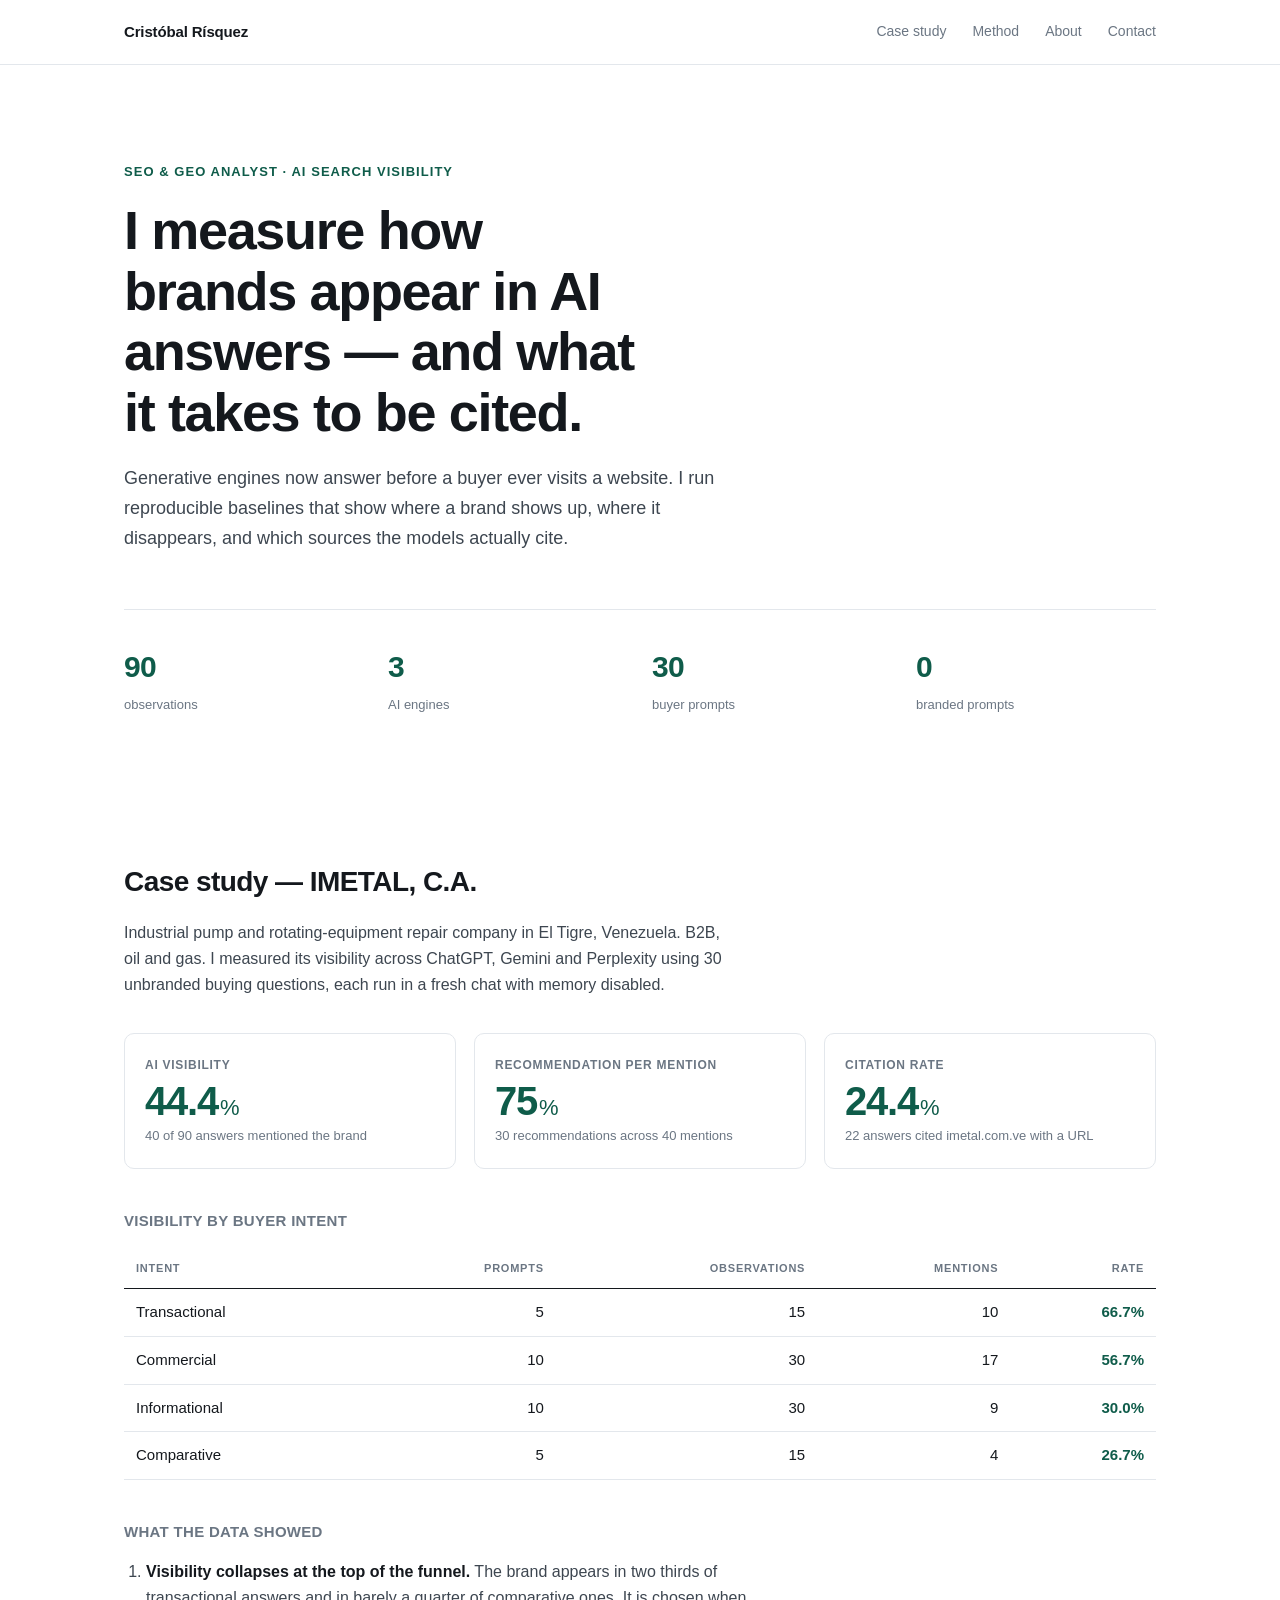
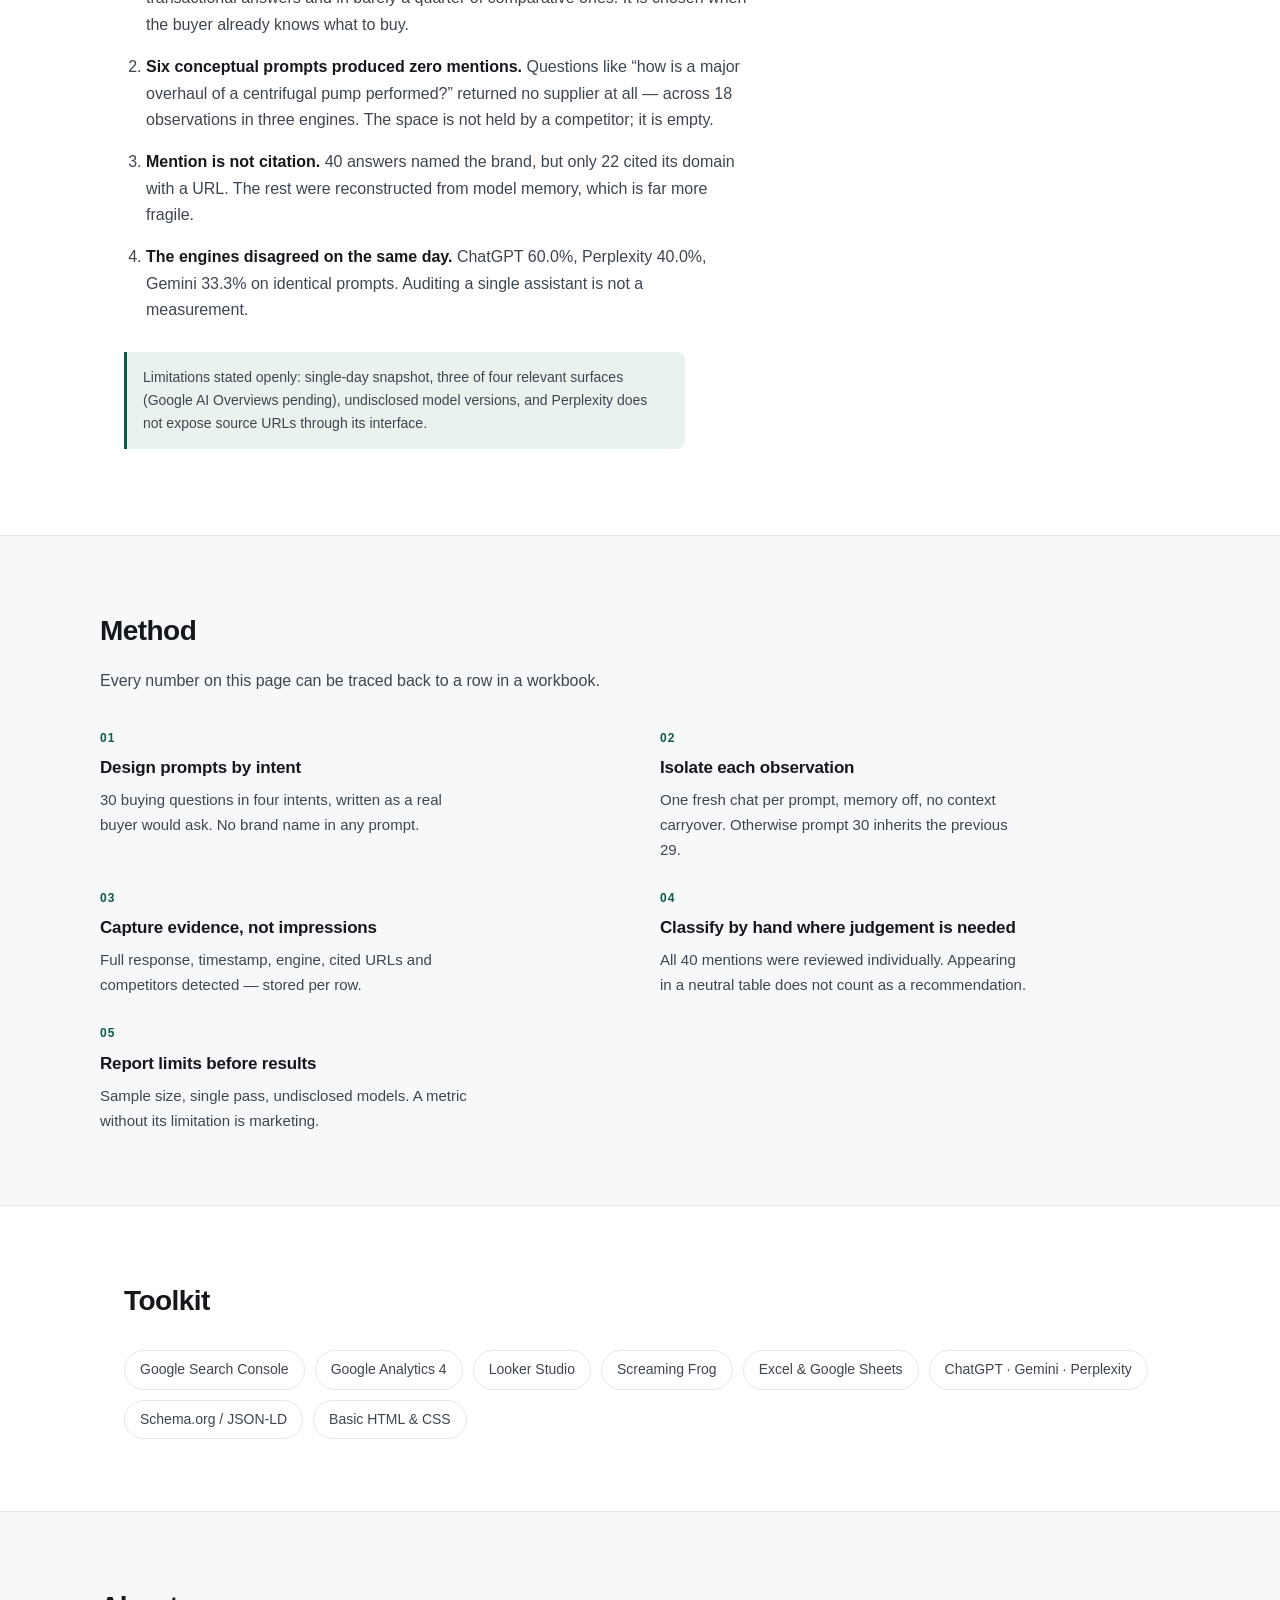
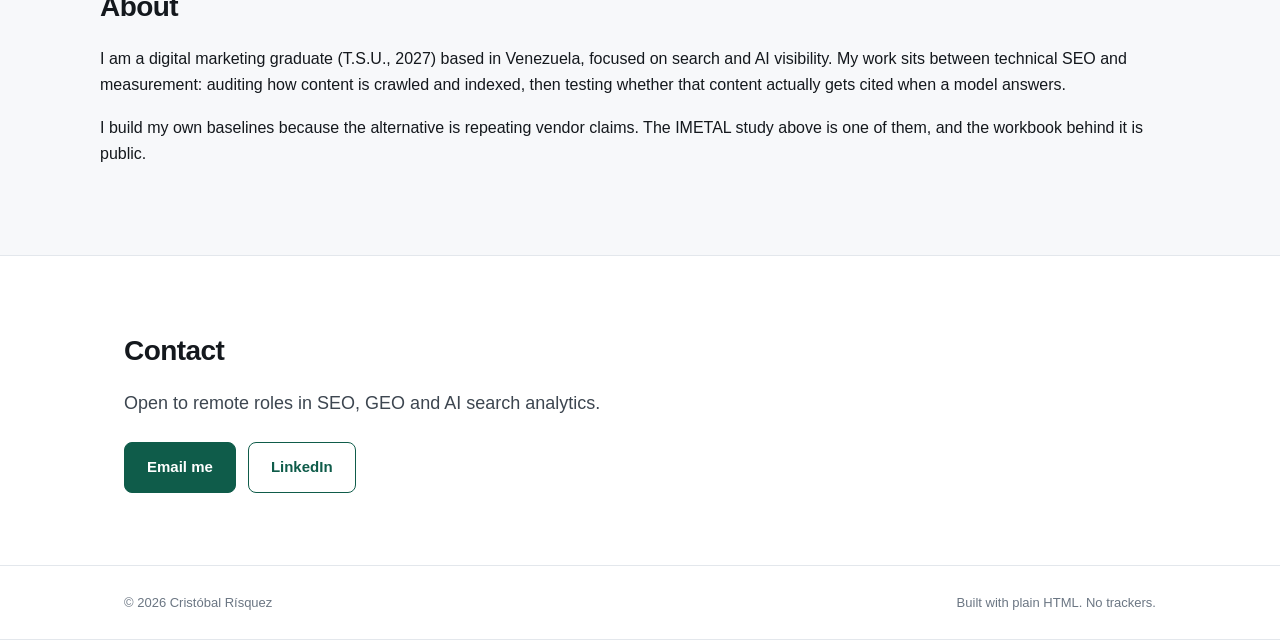
==== index.html @ ada8c397 "Portfolio: SEO and GEO analyst" ====
<!DOCTYPE html>
<html lang="en">
<head>
<meta charset="utf-8">
<meta name="viewport" content="width=device-width, initial-scale=1">
<title>Cristóbal Rísquez — SEO &amp; GEO Analyst</title>
<meta name="description" content="SEO and Generative Engine Optimization analyst. I measure how brands appear and get cited in ChatGPT, Gemini and Perplexity, with reproducible method and open data.">
<link rel="canonical" href="https://risquezzz.github.io/">
<meta property="og:type" content="website">
<meta property="og:title" content="Cristóbal Rísquez — SEO & GEO Analyst">
<meta property="og:description" content="I measure how brands appear and get cited in AI answers. Case study: 90 observations across ChatGPT, Gemini and Perplexity.">
<meta property="og:url" content="https://risquezzz.github.io/">
<meta name="twitter:card" content="summary_large_image">
<link rel="stylesheet" href="styles.css">
<script type="application/ld+json">
{
  "@context": "https://schema.org",
  "@graph": [
    {
      "@type": "Person",
      "@id": "https://risquezzz.github.io/#person",
      "name": "Cristóbal Rísquez",
      "jobTitle": "SEO & GEO Analyst",
      "description": "Analyst specialised in search engine optimization and generative engine optimization. Measures brand visibility and citations across AI answer engines.",
      "knowsAbout": ["Search Engine Optimization", "Generative Engine Optimization", "Answer Engine Optimization", "AI Search", "Technical SEO", "Search Analytics"],
      "address": { "@type": "PostalAddress", "addressCountry": "VE" },
      "url": "https://risquezzz.github.io/",
      "sameAs": ["https://www.linkedin.com/in/crist%C3%B3bal-r%C3%ADsquez-a76523441"]
    },
    {
      "@type": "Article",
      "headline": "GEO Visibility Baseline — IMETAL, C.A.",
      "about": "Measurement of brand visibility, recommendation and citations across ChatGPT, Gemini and Perplexity.",
      "author": { "@id": "https://risquezzz.github.io/#person" },
      "datePublished": "2026-11-10",
      "inLanguage": "en"
    }
  ]
}
</script>
</head>
<body>

<header class="site">
  <div class="wrap header-inner">
    <a class="brand" href="#top">Cristóbal Rísquez</a>
    <nav>
      <a href="#case">Case study</a>
      <a href="#method">Method</a>
      <a href="#about">About</a>
      <a href="#contact">Contact</a>
    </nav>
  </div>
</header>

<main id="top">

  <section class="hero wrap">
    <p class="eyebrow">SEO &amp; GEO Analyst · AI Search Visibility</p>
    <h1>I measure how brands appear in AI answers — and what it takes to be cited.</h1>
    <p class="lede">
      Generative engines now answer before a buyer ever visits a website. I run reproducible
      baselines that show where a brand shows up, where it disappears, and which sources the
      models actually cite.
    </p>
    <div class="stats">
      <div><strong>90</strong><span>observations</span></div>
      <div><strong>3</strong><span>AI engines</span></div>
      <div><strong>30</strong><span>buyer prompts</span></div>
      <div><strong>0</strong><span>branded prompts</span></div>
    </div>
  </section>

  <section id="case" class="wrap section">
    <h2>Case study — IMETAL, C.A.</h2>
    <p class="section-lede">
      Industrial pump and rotating-equipment repair company in El Tigre, Venezuela. B2B, oil and gas.
      I measured its visibility across ChatGPT, Gemini and Perplexity using 30 unbranded buying
      questions, each run in a fresh chat with memory disabled.
    </p>

    <div class="grid-3">
      <div class="stat-card">
        <span class="stat-label">AI Visibility</span>
        <span class="stat-value">44.4<span>%</span></span>
        <span class="stat-note">40 of 90 answers mentioned the brand</span>
      </div>
      <div class="stat-card">
        <span class="stat-label">Recommendation per mention</span>
        <span class="stat-value">75<span>%</span></span>
        <span class="stat-note">30 recommendations across 40 mentions</span>
      </div>
      <div class="stat-card">
        <span class="stat-label">Citation Rate</span>
        <span class="stat-value">24.4<span>%</span></span>
        <span class="stat-note">22 answers cited imetal.com.ve with a URL</span>
      </div>
    </div>

    <h3>Visibility by buyer intent</h3>
    <table>
      <thead>
        <tr><th>Intent</th><th class="num">Prompts</th><th class="num">Observations</th><th class="num">Mentions</th><th class="num">Rate</th></tr>
      </thead>
      <tbody>
        <tr><td>Transactional</td><td class="num">5</td><td class="num">15</td><td class="num">10</td><td class="num strong">66.7%</td></tr>
        <tr><td>Commercial</td><td class="num">10</td><td class="num">30</td><td class="num">17</td><td class="num strong">56.7%</td></tr>
        <tr><td>Informational</td><td class="num">10</td><td class="num">30</td><td class="num">9</td><td class="num strong">30.0%</td></tr>
        <tr><td>Comparative</td><td class="num">5</td><td class="num">15</td><td class="num">4</td><td class="num strong">26.7%</td></tr>
      </tbody>
    </table>

    <h3>What the data showed</h3>
    <ol class="findings">
      <li>
        <strong>Visibility collapses at the top of the funnel.</strong>
        The brand appears in two thirds of transactional answers and in barely a quarter of
        comparative ones. It is chosen when the buyer already knows what to buy.
      </li>
      <li>
        <strong>Six conceptual prompts produced zero mentions.</strong>
        Questions like “how is a major overhaul of a centrifugal pump performed?” returned
        no supplier at all — across 18 observations in three engines. The space is not held
        by a competitor; it is empty.
      </li>
      <li>
        <strong>Mention is not citation.</strong>
        40 answers named the brand, but only 22 cited its domain with a URL. The rest were
        reconstructed from model memory, which is far more fragile.
      </li>
      <li>
        <strong>The engines disagreed on the same day.</strong>
        ChatGPT 60.0%, Perplexity 40.0%, Gemini 33.3% on identical prompts. Auditing a single
        assistant is not a measurement.
      </li>
    </ol>

    <p class="note">
      Limitations stated openly: single-day snapshot, three of four relevant surfaces
      (Google AI Overviews pending), undisclosed model versions, and Perplexity does not
      expose source URLs through its interface.
    </p>
  </section>

  <section id="method" class="wrap section alt">
    <h2>Method</h2>
    <p class="section-lede">Every number on this page can be traced back to a row in a workbook.</p>
    <div class="steps">
      <div class="step">
        <span class="step-n">01</span>
        <h3>Design prompts by intent</h3>
        <p>30 buying questions in four intents, written as a real buyer would ask. No brand name in any prompt.</p>
      </div>
      <div class="step">
        <span class="step-n">02</span>
        <h3>Isolate each observation</h3>
        <p>One fresh chat per prompt, memory off, no context carryover. Otherwise prompt 30 inherits the previous 29.</p>
      </div>
      <div class="step">
        <span class="step-n">03</span>
        <h3>Capture evidence, not impressions</h3>
        <p>Full response, timestamp, engine, cited URLs and competitors detected — stored per row.</p>
      </div>
      <div class="step">
        <span class="step-n">04</span>
        <h3>Classify by hand where judgement is needed</h3>
        <p>All 40 mentions were reviewed individually. Appearing in a neutral table does not count as a recommendation.</p>
      </div>
      <div class="step">
        <span class="step-n">05</span>
        <h3>Report limits before results</h3>
        <p>Sample size, single pass, undisclosed models. A metric without its limitation is marketing.</p>
      </div>
    </div>
  </section>

  <section class="wrap section">
    <h2>Toolkit</h2>
    <ul class="tools">
      <li>Google Search Console</li>
      <li>Google Analytics 4</li>
      <li>Looker Studio</li>
      <li>Screaming Frog</li>
      <li>Excel &amp; Google Sheets</li>
      <li>ChatGPT · Gemini · Perplexity</li>
      <li>Schema.org / JSON-LD</li>
      <li>Basic HTML &amp; CSS</li>
    </ul>
  </section>

  <section id="about" class="wrap section alt">
    <h2>About</h2>
    <p>
      I am a digital marketing graduate (T.S.U., 2027) based in Venezuela, focused on search
      and AI visibility. My work sits between technical SEO and measurement: auditing how
      content is crawled and indexed, then testing whether that content actually gets cited
      when a model answers.
    </p>
    <p>
      I build my own baselines because the alternative is repeating vendor claims. The IMETAL
      study above is one of them, and the workbook behind it is public.
    </p>
  </section>

  <section id="contact" class="wrap section">
    <h2>Contact</h2>
    <p class="contact-line">
      Open to remote roles in SEO, GEO and AI search analytics.
    </p>
    <p class="contact-actions">
      <a class="btn" href="mailto:cristobalrisquez.1@gmail.com">Email me</a>
      <a class="btn ghost" href="https://www.linkedin.com/in/crist%C3%B3bal-r%C3%ADsquez-a76523441" rel="noopener">LinkedIn</a>
    </p>
  </section>

</main>

<footer class="site">
  <div class="wrap">
    <span>© 2026 Cristóbal Rísquez</span>
    <span>Built with plain HTML. No trackers.</span>
  </div>
</footer>

</body>
</html>
---- styles.css ----
:root{
  --ink:#14181d;
  --ink-2:#3d4650;
  --muted:#6b7683;
  --line:#e3e7ec;
  --bg:#ffffff;
  --bg-alt:#f7f8fa;
  --accent:#0f5c4a;
  --accent-soft:#e8f2ee;
  --max:1080px;
}

*{box-sizing:border-box}

html{scroll-behavior:smooth}

body{
  margin:0;
  background:var(--bg);
  color:var(--ink);
  font:16px/1.65 -apple-system,BlinkMacSystemFont,"Segoe UI",Roboto,Helvetica,Arial,sans-serif;
  -webkit-font-smoothing:antialiased;
}

.wrap{max-width:var(--max);margin:0 auto;padding:0 24px}

/* Header */
.site{background:var(--bg);border-bottom:1px solid var(--line)}
.site .header-inner{
  display:flex;align-items:center;justify-content:space-between;
  height:64px;
}
.brand{
  font-weight:650;letter-spacing:-.01em;color:var(--ink);text-decoration:none;font-size:15px;
}
.site nav{display:flex;gap:26px}
.site nav a{
  color:var(--muted);text-decoration:none;font-size:14px;
}
.site nav a:hover{color:var(--ink)}

/* Hero */
.hero{padding:96px 24px 72px}
.eyebrow{
  margin:0 0 18px;color:var(--accent);font-size:13px;font-weight:600;
  letter-spacing:.08em;text-transform:uppercase;
}
.hero h1{
  margin:0 0 22px;font-size:clamp(32px,5vw,54px);line-height:1.12;
  letter-spacing:-.025em;font-weight:680;max-width:18ch;
}
.lede{
  margin:0;max-width:62ch;color:var(--ink-2);font-size:18px;
}
.stats{
  display:grid;grid-template-columns:repeat(4,1fr);gap:24px;
  margin-top:56px;padding-top:32px;border-top:1px solid var(--line);
}
.stats div{display:flex;flex-direction:column;gap:2px}
.stats strong{font-size:30px;font-weight:650;letter-spacing:-.02em;color:var(--accent)}
.stats span{font-size:13px;color:var(--muted)}

/* Sections */
.section{padding:72px 24px}
.section.alt{
  background:var(--bg-alt);
  border-top:1px solid var(--line);
  border-bottom:1px solid var(--line);
  max-width:none;
}
.section.alt > *{max-width:var(--max);margin-left:auto;margin-right:auto}

h2{
  margin:0 0 14px;font-size:28px;letter-spacing:-.02em;font-weight:650;
}
h3{
  margin:40px 0 14px;font-size:15px;letter-spacing:.02em;
  text-transform:uppercase;color:var(--muted);font-weight:600;
}
.section-lede{margin:0 0 8px;max-width:68ch;color:var(--ink-2)}

/* Stat cards */
.grid-3{
  display:grid;grid-template-columns:repeat(3,1fr);gap:18px;margin:34px 0 8px;
}
.stat-card{
  border:1px solid var(--line);border-radius:10px;padding:22px 20px;
  display:flex;flex-direction:column;gap:6px;background:var(--bg);
}
.stat-label{font-size:12px;letter-spacing:.06em;text-transform:uppercase;color:var(--muted);font-weight:600}
.stat-value{font-size:40px;font-weight:680;letter-spacing:-.03em;color:var(--accent);line-height:1}
.stat-value span{font-size:22px;font-weight:500;margin-left:2px}
.stat-note{font-size:13px;color:var(--muted);line-height:1.45}

/* Table */
table{
  width:100%;border-collapse:collapse;margin:10px 0 6px;font-size:15px;
}
th,td{padding:11px 12px;border-bottom:1px solid var(--line);text-align:left}
th{
  font-size:11px;letter-spacing:.07em;text-transform:uppercase;
  color:var(--muted);font-weight:600;border-bottom:1px solid var(--ink);
}
td.num,th.num{text-align:right;font-variant-numeric:tabular-nums}
.strong{font-weight:650;color:var(--accent)}
tbody tr:hover{background:var(--bg-alt)}

/* Findings */
.findings{margin:8px 0 0;padding-left:22px;max-width:70ch}
.findings li{margin-bottom:16px;color:var(--ink-2)}
.findings strong{color:var(--ink)}

.note{
  margin-top:28px;padding:14px 16px;background:var(--accent-soft);
  border-left:3px solid var(--accent);border-radius:0 8px 8px 0;
  font-size:14px;color:var(--ink-2);max-width:72ch;
}

/* Steps */
.steps{display:grid;grid-template-columns:repeat(2,1fr);gap:26px 40px;margin-top:34px}
.step-n{
  display:block;font-size:12px;font-weight:700;letter-spacing:.1em;
  color:var(--accent);margin-bottom:6px;
}
.step h3{
  margin:0 0 6px;font-size:17px;text-transform:none;letter-spacing:-.01em;
  color:var(--ink);font-weight:640;
}
.step p{margin:0;color:var(--ink-2);font-size:15px;max-width:44ch}

/* Tools */
.tools{
  display:flex;flex-wrap:wrap;gap:10px;list-style:none;padding:0;margin:26px 0 0;
}
.tools li{
  border:1px solid var(--line);border-radius:99px;padding:7px 15px;
  font-size:14px;color:var(--ink-2);background:var(--bg);
}

/* Contact */
.contact-line{font-size:18px;margin:0 0 24px;color:var(--ink-2)}
.contact-actions{display:flex;gap:12px;flex-wrap:wrap;margin:0}
.btn{
  display:inline-block;padding:12px 22px;border-radius:8px;
  background:var(--accent);color:#fff;text-decoration:none;font-size:15px;font-weight:550;
  border:1px solid var(--accent);
}
.btn:hover{background:#0b4a3c;border-color:#0b4a3c}
.btn.ghost{background:transparent;color:var(--accent)}
.btn.ghost:hover{background:var(--accent-soft)}

/* Footer */
footer.site{border-top:1px solid var(--line);padding:26px 0;margin-top:0}
footer.site .wrap{
  display:flex;justify-content:space-between;gap:16px;
  font-size:13px;color:var(--muted);flex-wrap:wrap;
}

/* Responsive */
@media (max-width:820px){
  .site nav{display:none}
  .hero{padding:64px 24px 48px}
  .stats{grid-template-columns:repeat(2,1fr);gap:20px}
  .grid-3{grid-template-columns:1fr}
  .steps{grid-template-columns:1fr}
  .section{padding:56px 24px}
}

@media print{
  .site, footer.site, .btn{display:none}
  body{font-size:11pt}
  .section{padding:20px 0}
}
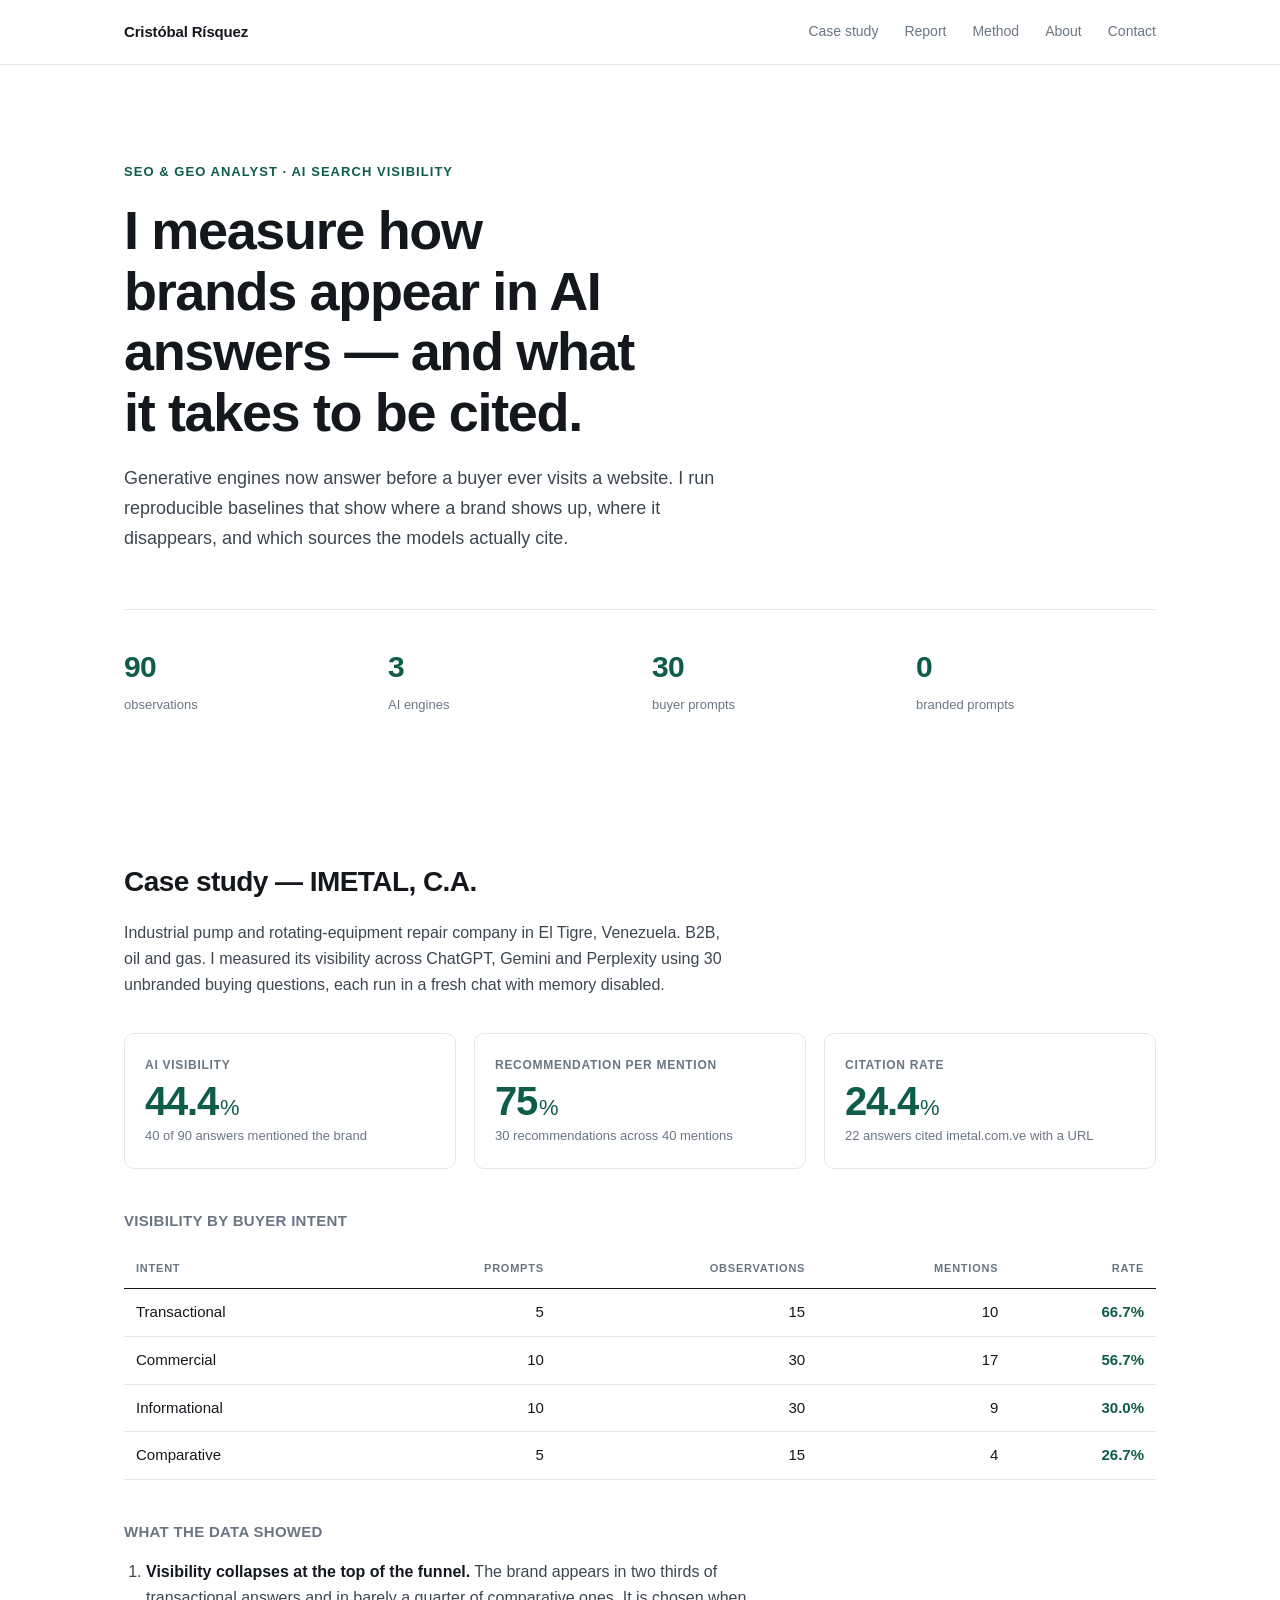
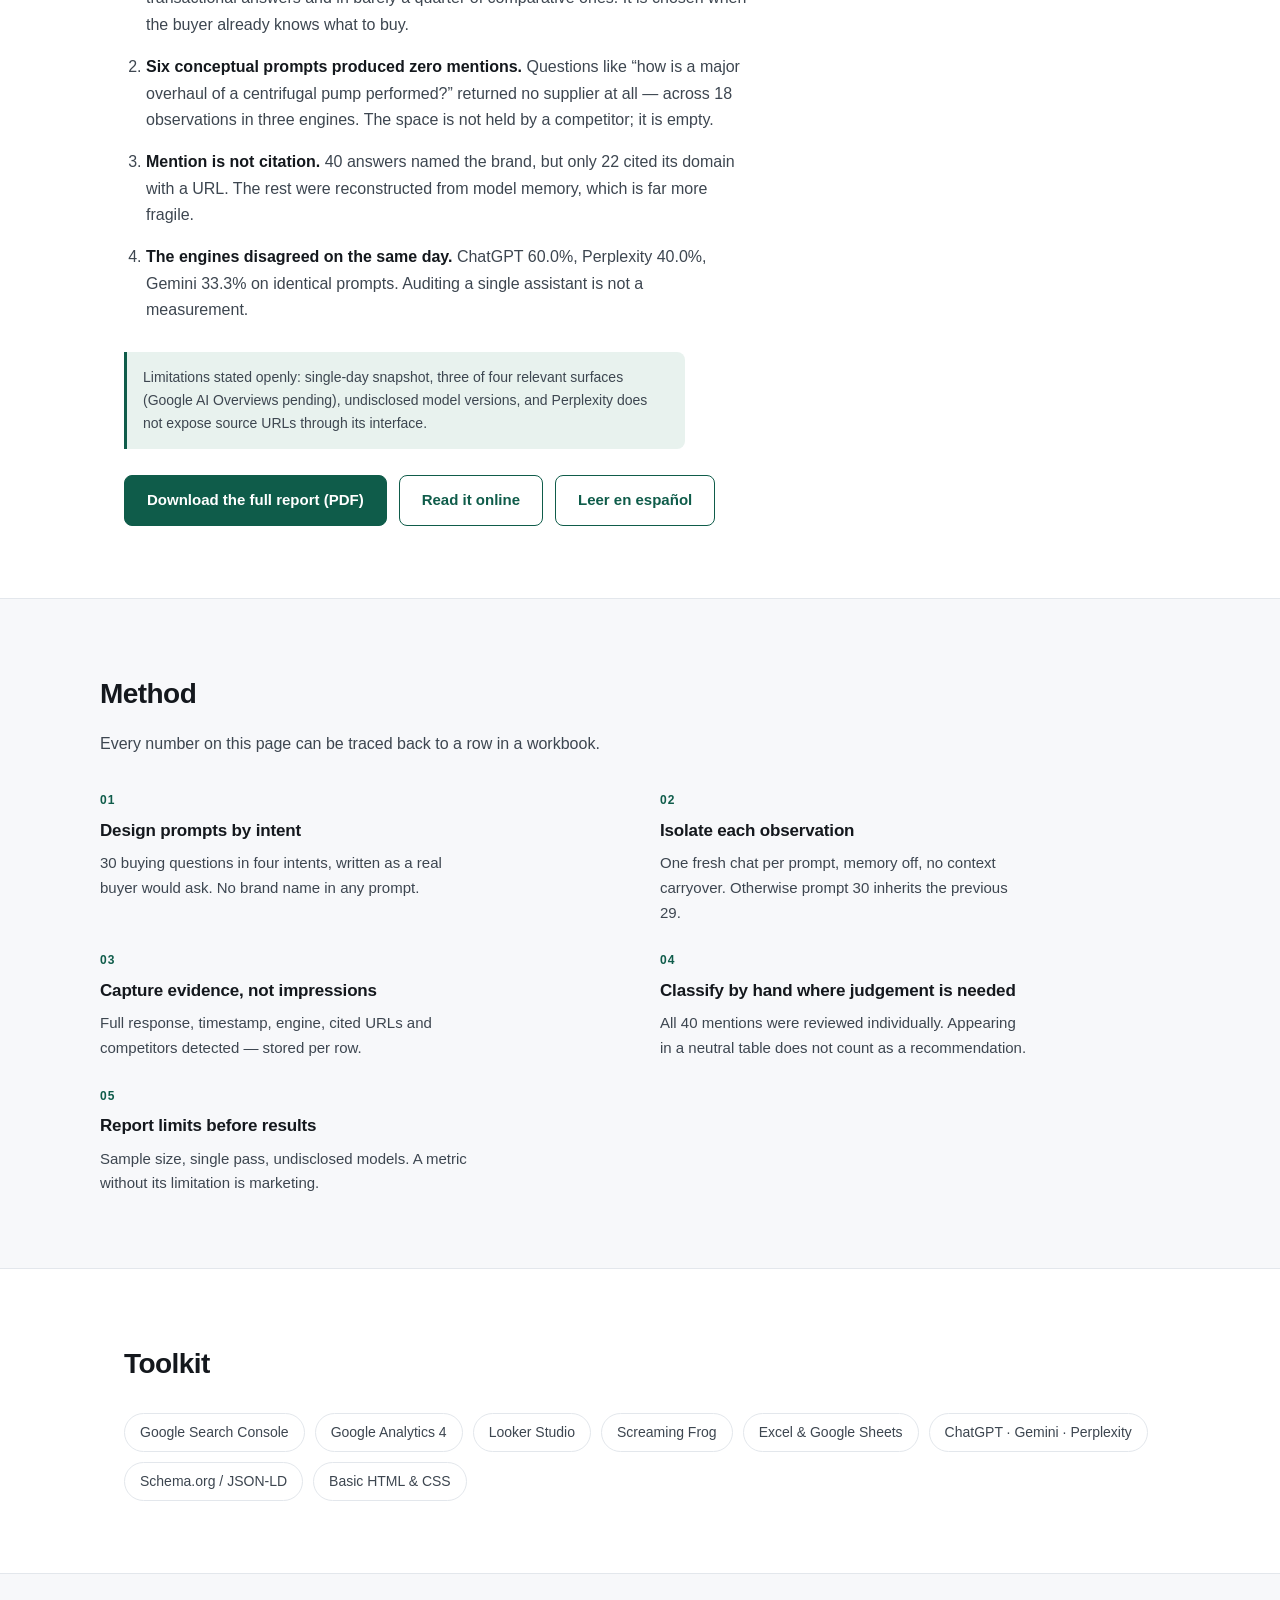
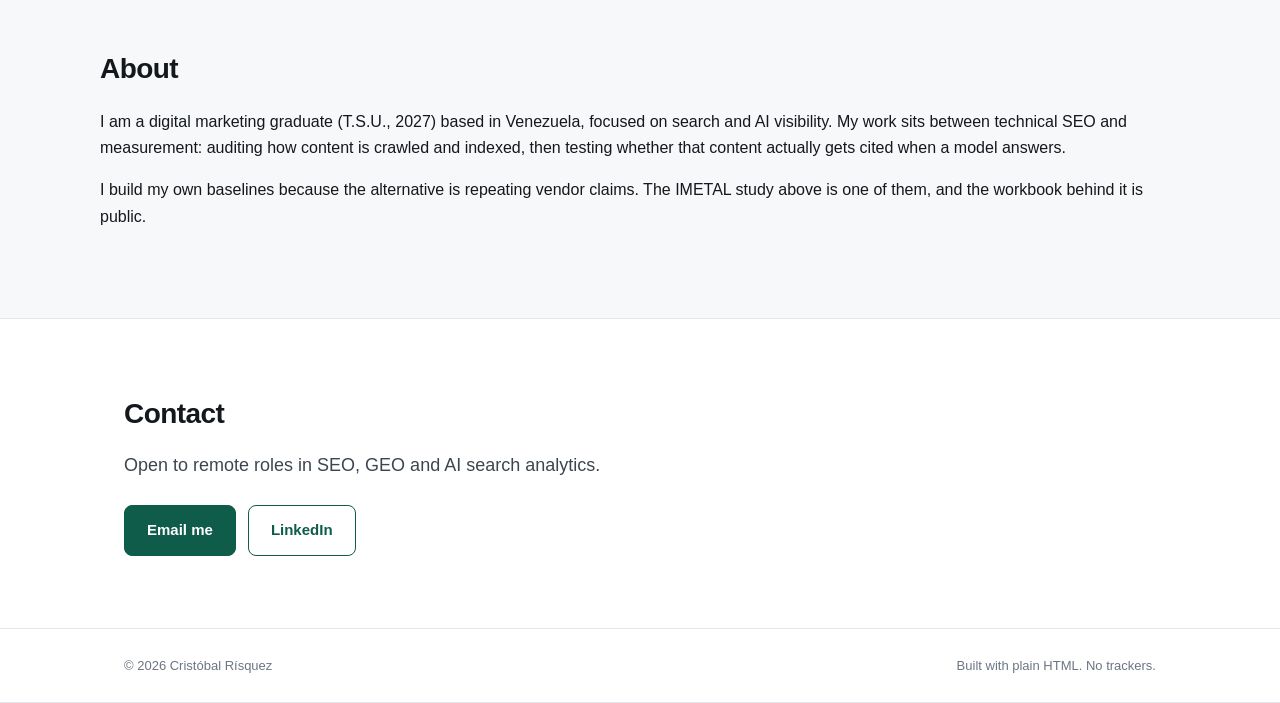
==== commit c323ea0c: "Add bilingual report pages and PDF downloads" ====
--- a/index.html
+++ b/index.html
@@ -46,6 +46,7 @@
     <a class="brand" href="#top">Cristóbal Rísquez</a>
     <nav>
       <a href="#case">Case study</a>
+      <a href="report/en.html">Report</a>
       <a href="#method">Method</a>
       <a href="#about">About</a>
       <a href="#contact">Contact</a>
@@ -140,6 +141,12 @@
       (Google AI Overviews pending), undisclosed model versions, and Perplexity does not
       expose source URLs through its interface.
     </p>
+
+    <p class="report-links">
+      <a class="btn" href="report/IMETAL_GEO_Report_EN.pdf">Download the full report (PDF)</a>
+      <a class="btn ghost" href="report/en.html">Read it online</a>
+      <a class="btn ghost" href="report/es.html" hreflang="es" lang="es">Leer en español</a>
+    </p>
   </section>
 
   <section id="method" class="wrap section alt">
--- a/styles.css
+++ b/styles.css
@@ -171,3 +171,7 @@
   body{font-size:11pt}
   .section{padding:20px 0}
 }
+
+/* Report links
+ */
+.report-links{display:flex;gap:12px;flex-wrap:wrap;margin:26px 0 0}
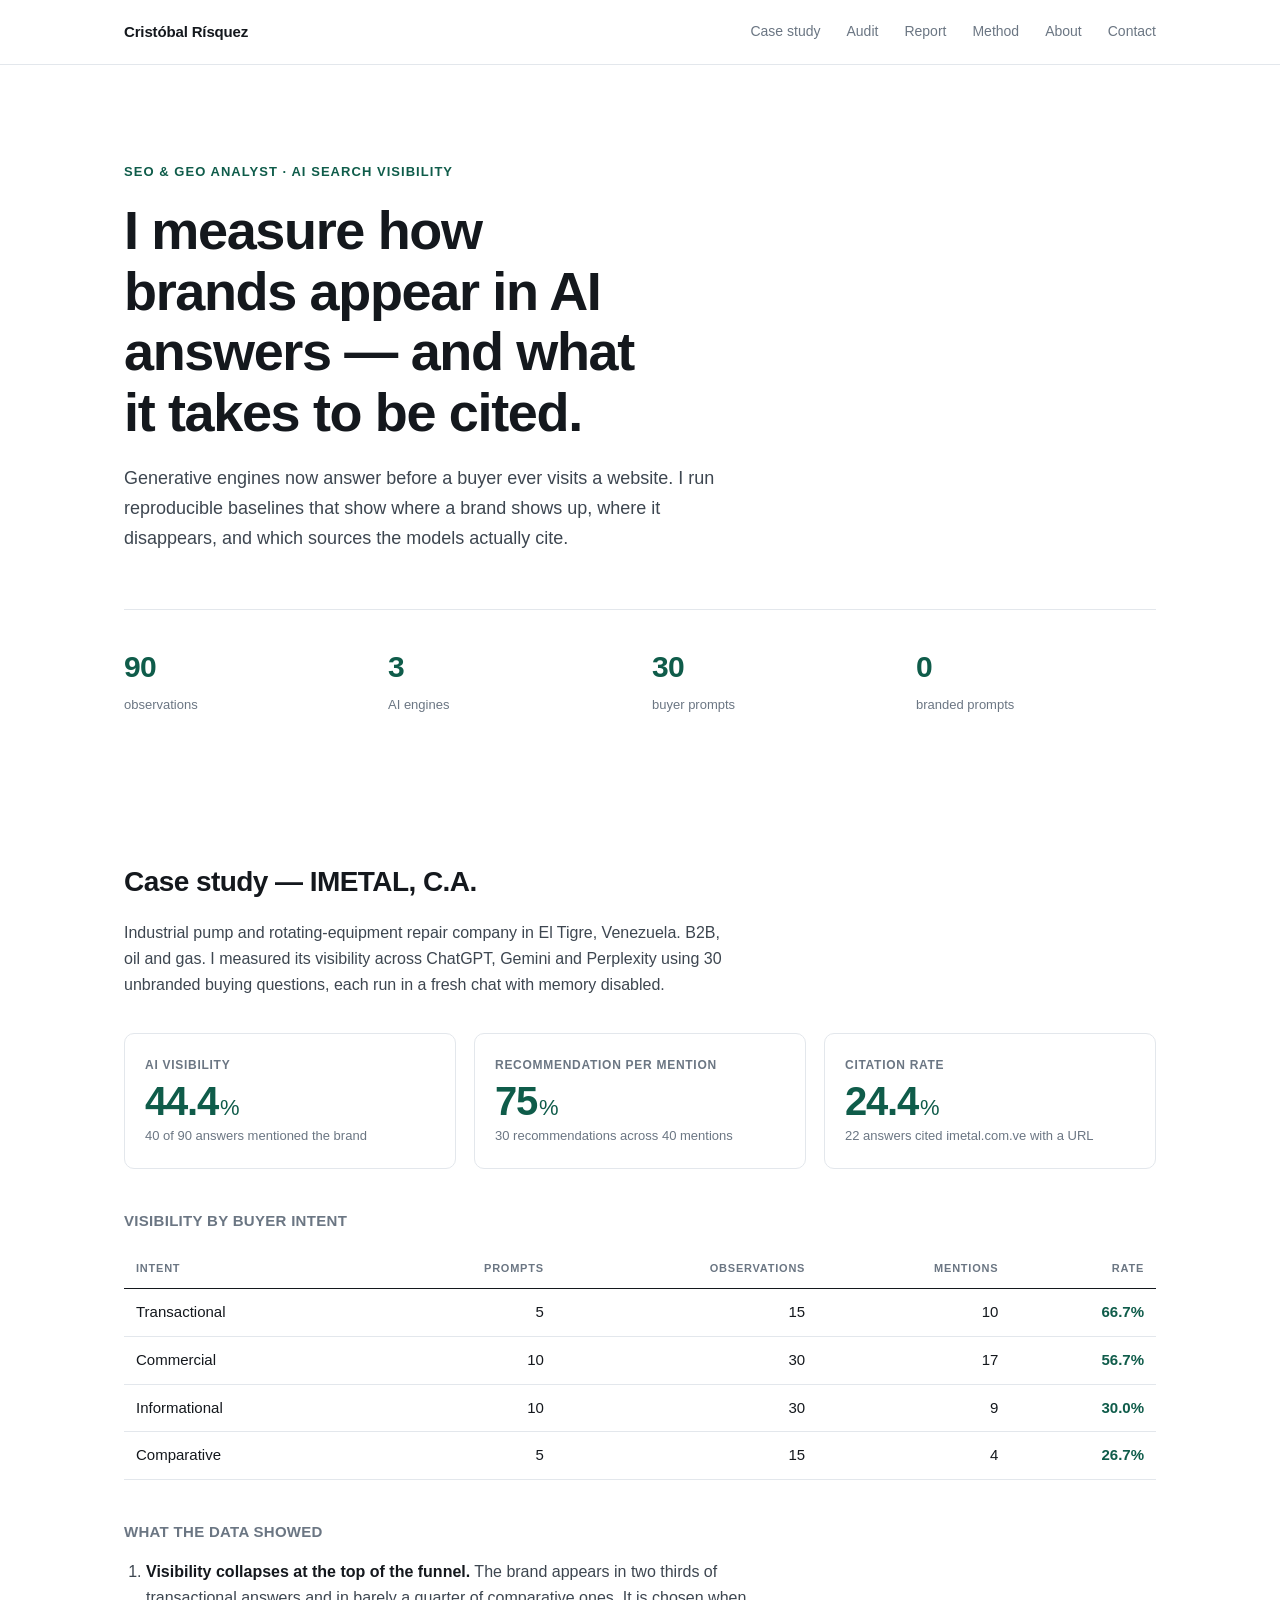
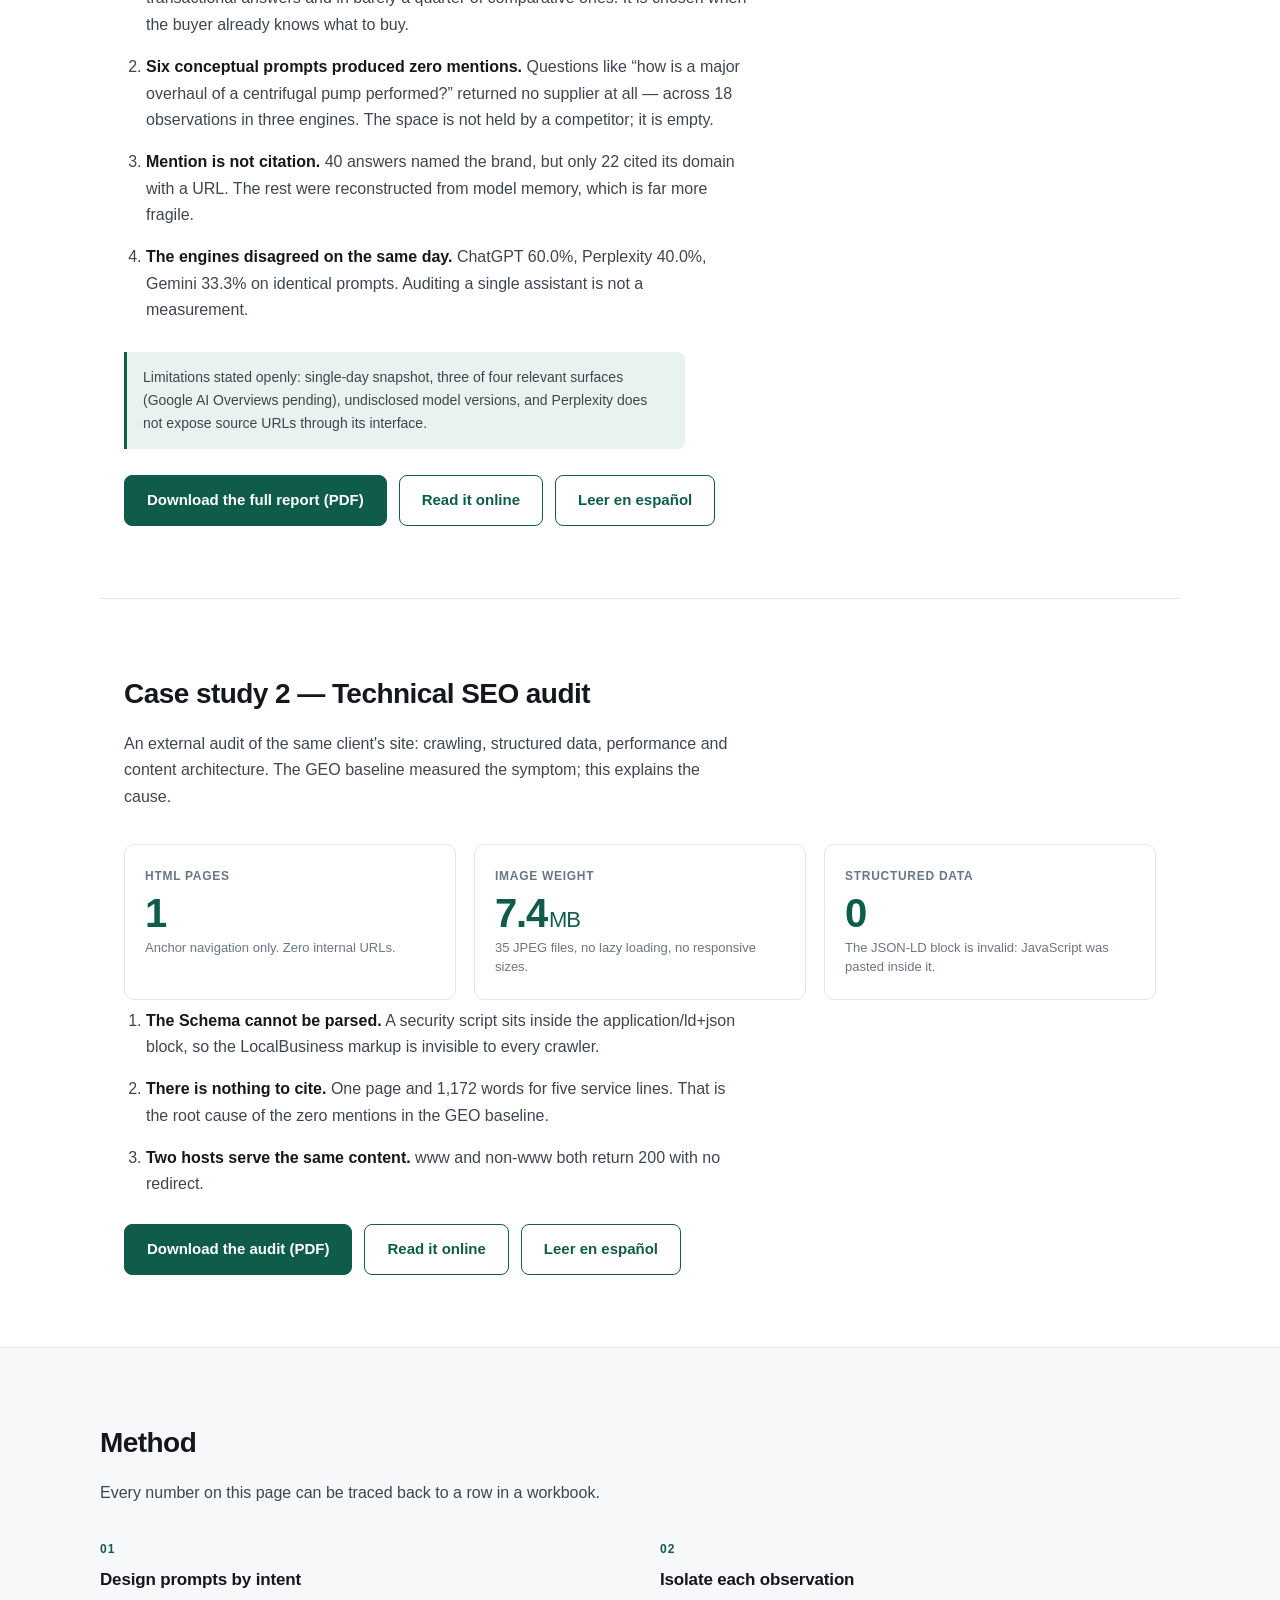
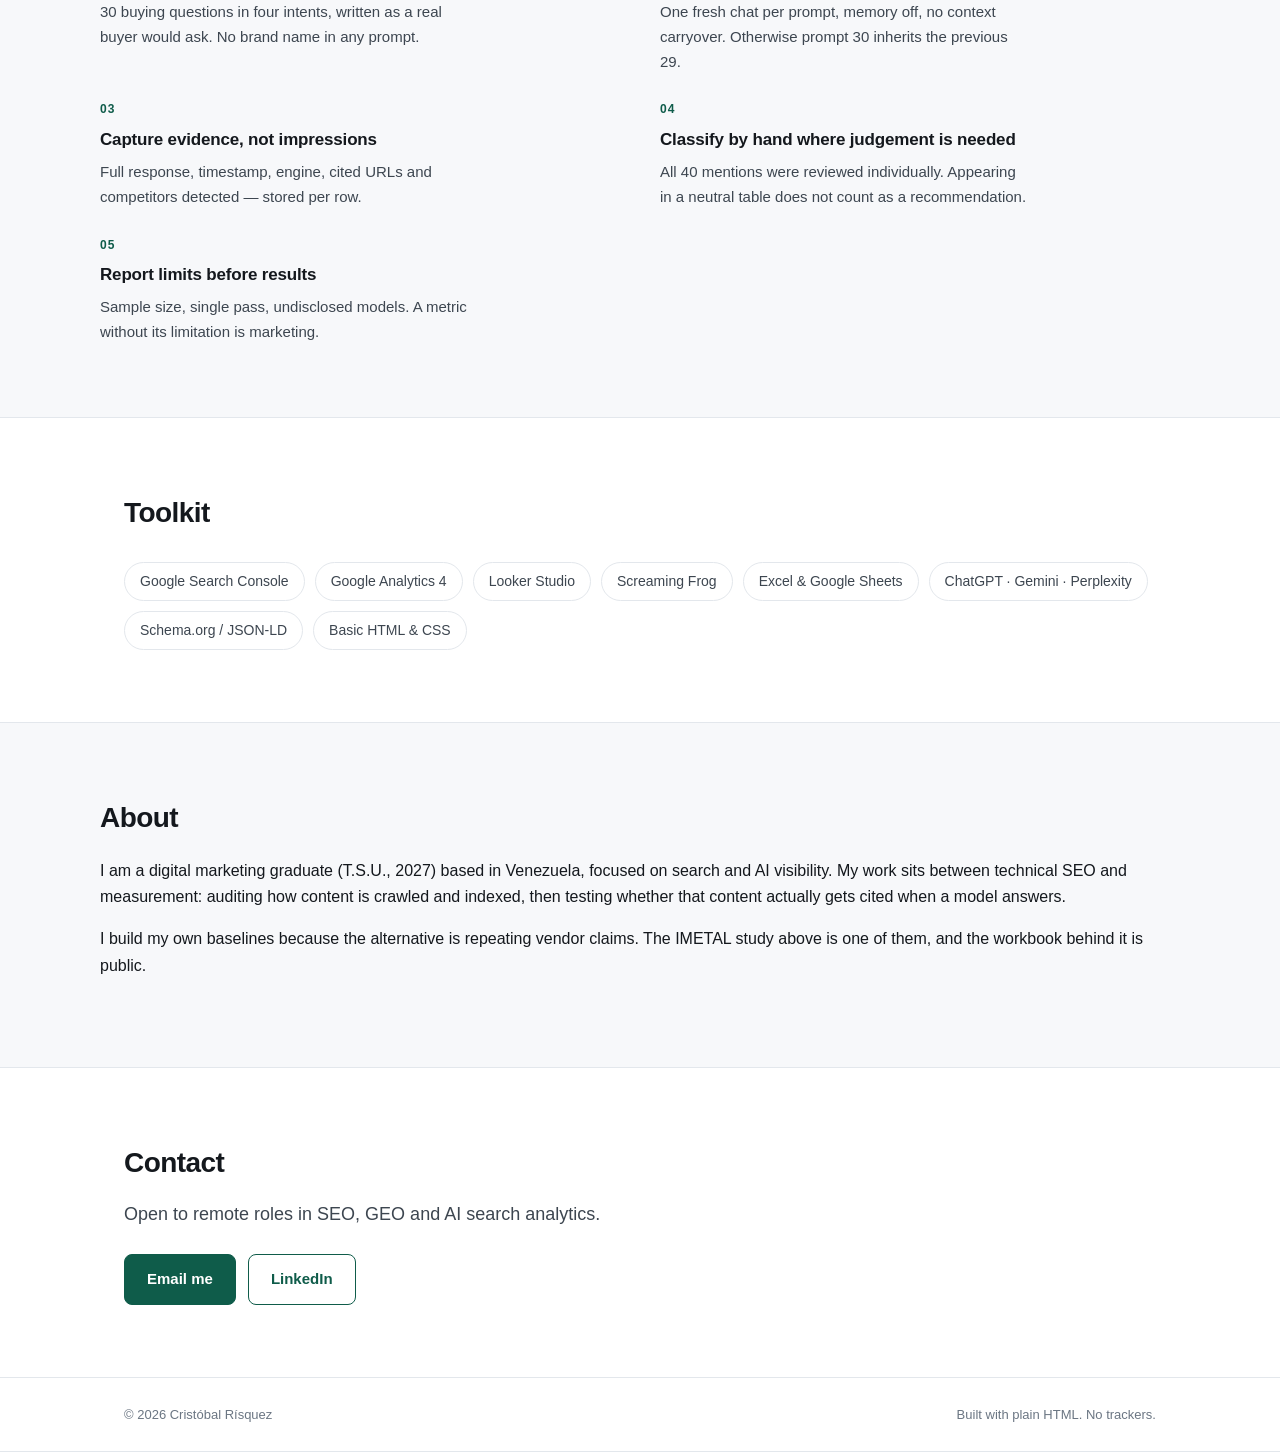
==== commit 70aaedc1: "Add technical SEO audit case study (EN/ES) with PDFs" ====
--- a/index.html
+++ b/index.html
@@ -46,6 +46,7 @@
     <a class="brand" href="#top">Cristóbal Rísquez</a>
     <nav>
       <a href="#case">Case study</a>
+      <a href="#audit">Audit</a>
       <a href="report/en.html">Report</a>
       <a href="#method">Method</a>
       <a href="#about">About</a>
@@ -149,6 +150,55 @@
     </p>
   </section>
 
+  <section id="audit" class="wrap section" style="border-top:1px solid var(--line)">
+    <h2>Case study 2 — Technical SEO audit</h2>
+    <p class="section-lede">
+      An external audit of the same client's site: crawling, structured data, performance and
+      content architecture. The GEO baseline measured the symptom; this explains the cause.
+    </p>
+
+    <div class="grid-3">
+      <div class="stat-card">
+        <span class="stat-label">HTML pages</span>
+        <span class="stat-value">1</span>
+        <span class="stat-note">Anchor navigation only. Zero internal URLs.</span>
+      </div>
+      <div class="stat-card">
+        <span class="stat-label">Image weight</span>
+        <span class="stat-value">7.4<span>MB</span></span>
+        <span class="stat-note">35 JPEG files, no lazy loading, no responsive sizes.</span>
+      </div>
+      <div class="stat-card">
+        <span class="stat-label">Structured data</span>
+        <span class="stat-value">0</span>
+        <span class="stat-note">The JSON-LD block is invalid: JavaScript was pasted inside it.</span>
+      </div>
+    </div>
+
+    <ol class="findings">
+      <li>
+        <strong>The Schema cannot be parsed.</strong>
+        A security script sits inside the application/ld+json block, so the LocalBusiness
+        markup is invisible to every crawler.
+      </li>
+      <li>
+        <strong>There is nothing to cite.</strong>
+        One page and 1,172 words for five service lines. That is the root cause of the zero
+        mentions in the GEO baseline.
+      </li>
+      <li>
+        <strong>Two hosts serve the same content.</strong>
+        www and non-www both return 200 with no redirect.
+      </li>
+    </ol>
+
+    <p class="report-links">
+      <a class="btn" href="audit/Technical_SEO_Audit_EN.pdf">Download the audit (PDF)</a>
+      <a class="btn ghost" href="audit/en.html">Read it online</a>
+      <a class="btn ghost" href="audit/es.html" hreflang="es" lang="es">Leer en español</a>
+    </p>
+  </section>
+
   <section id="method" class="wrap section alt">
     <h2>Method</h2>
     <p class="section-lede">Every number on this page can be traced back to a row in a workbook.</p>
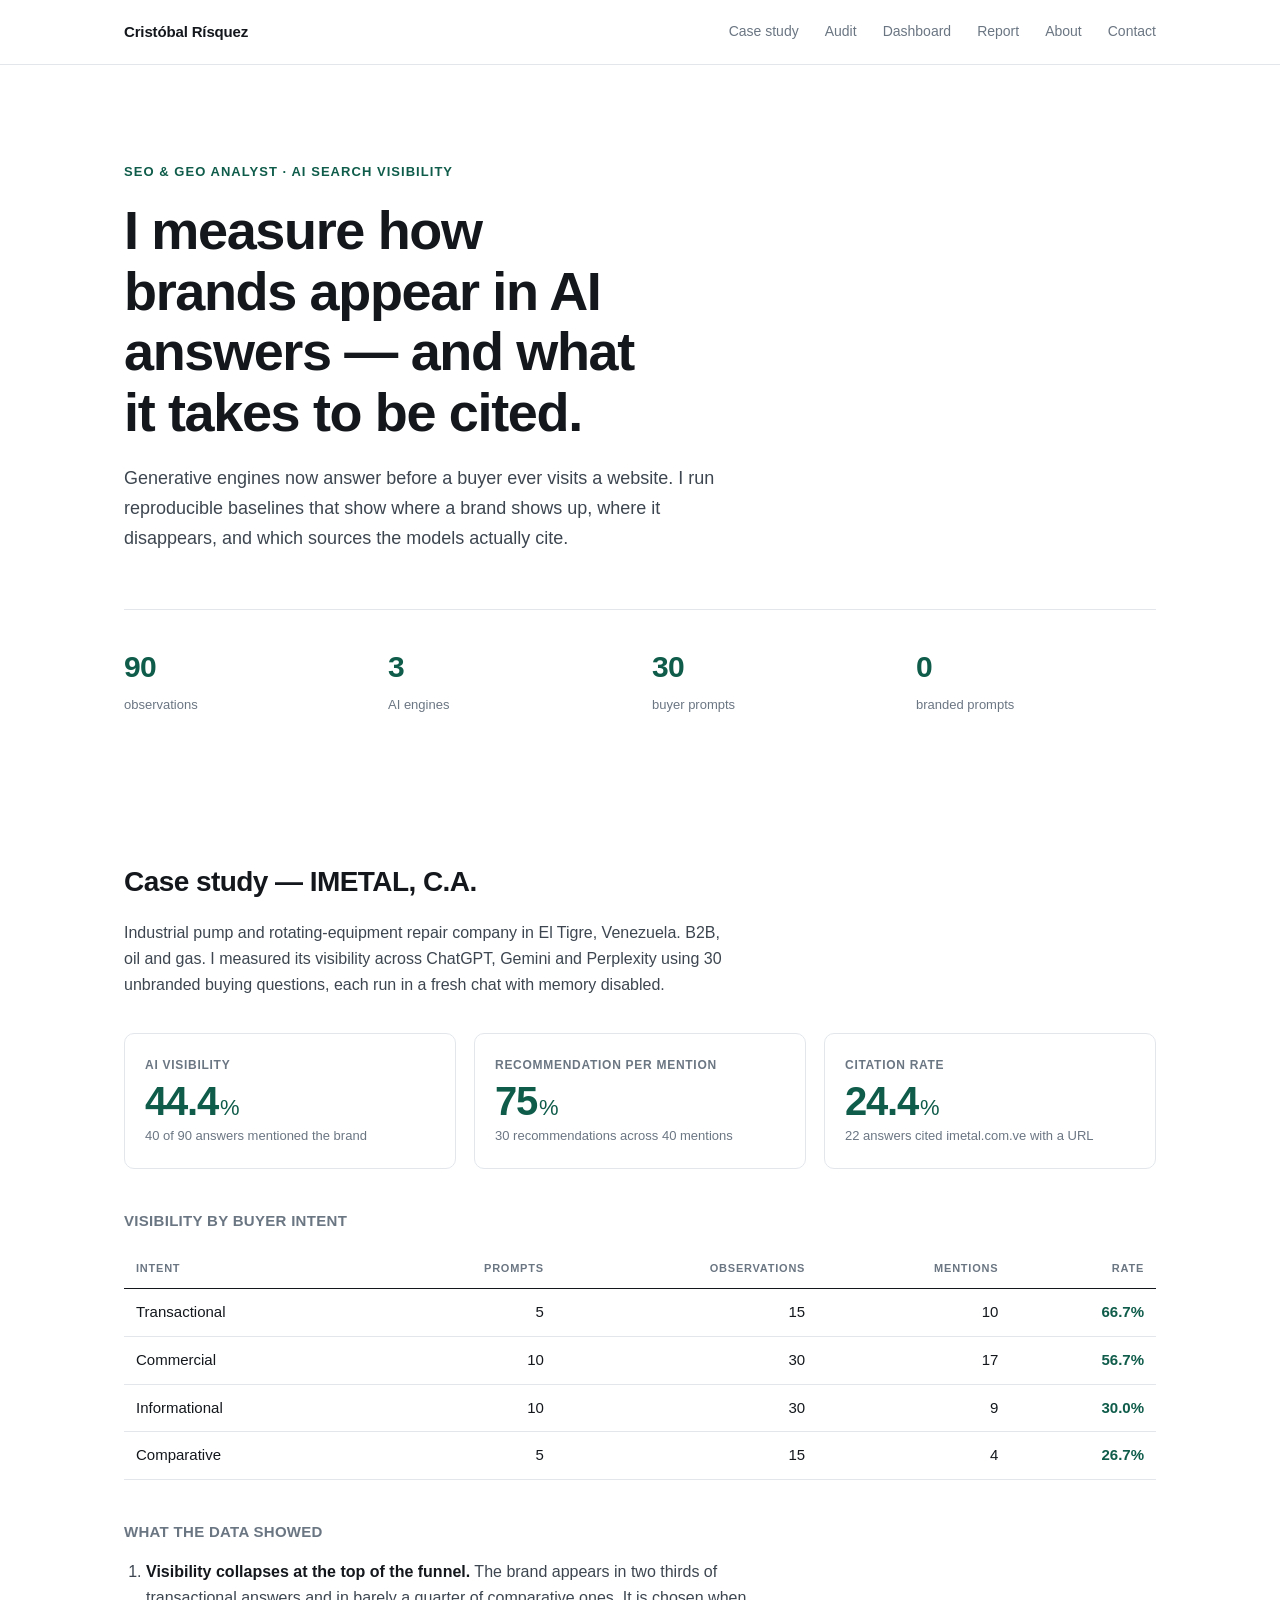
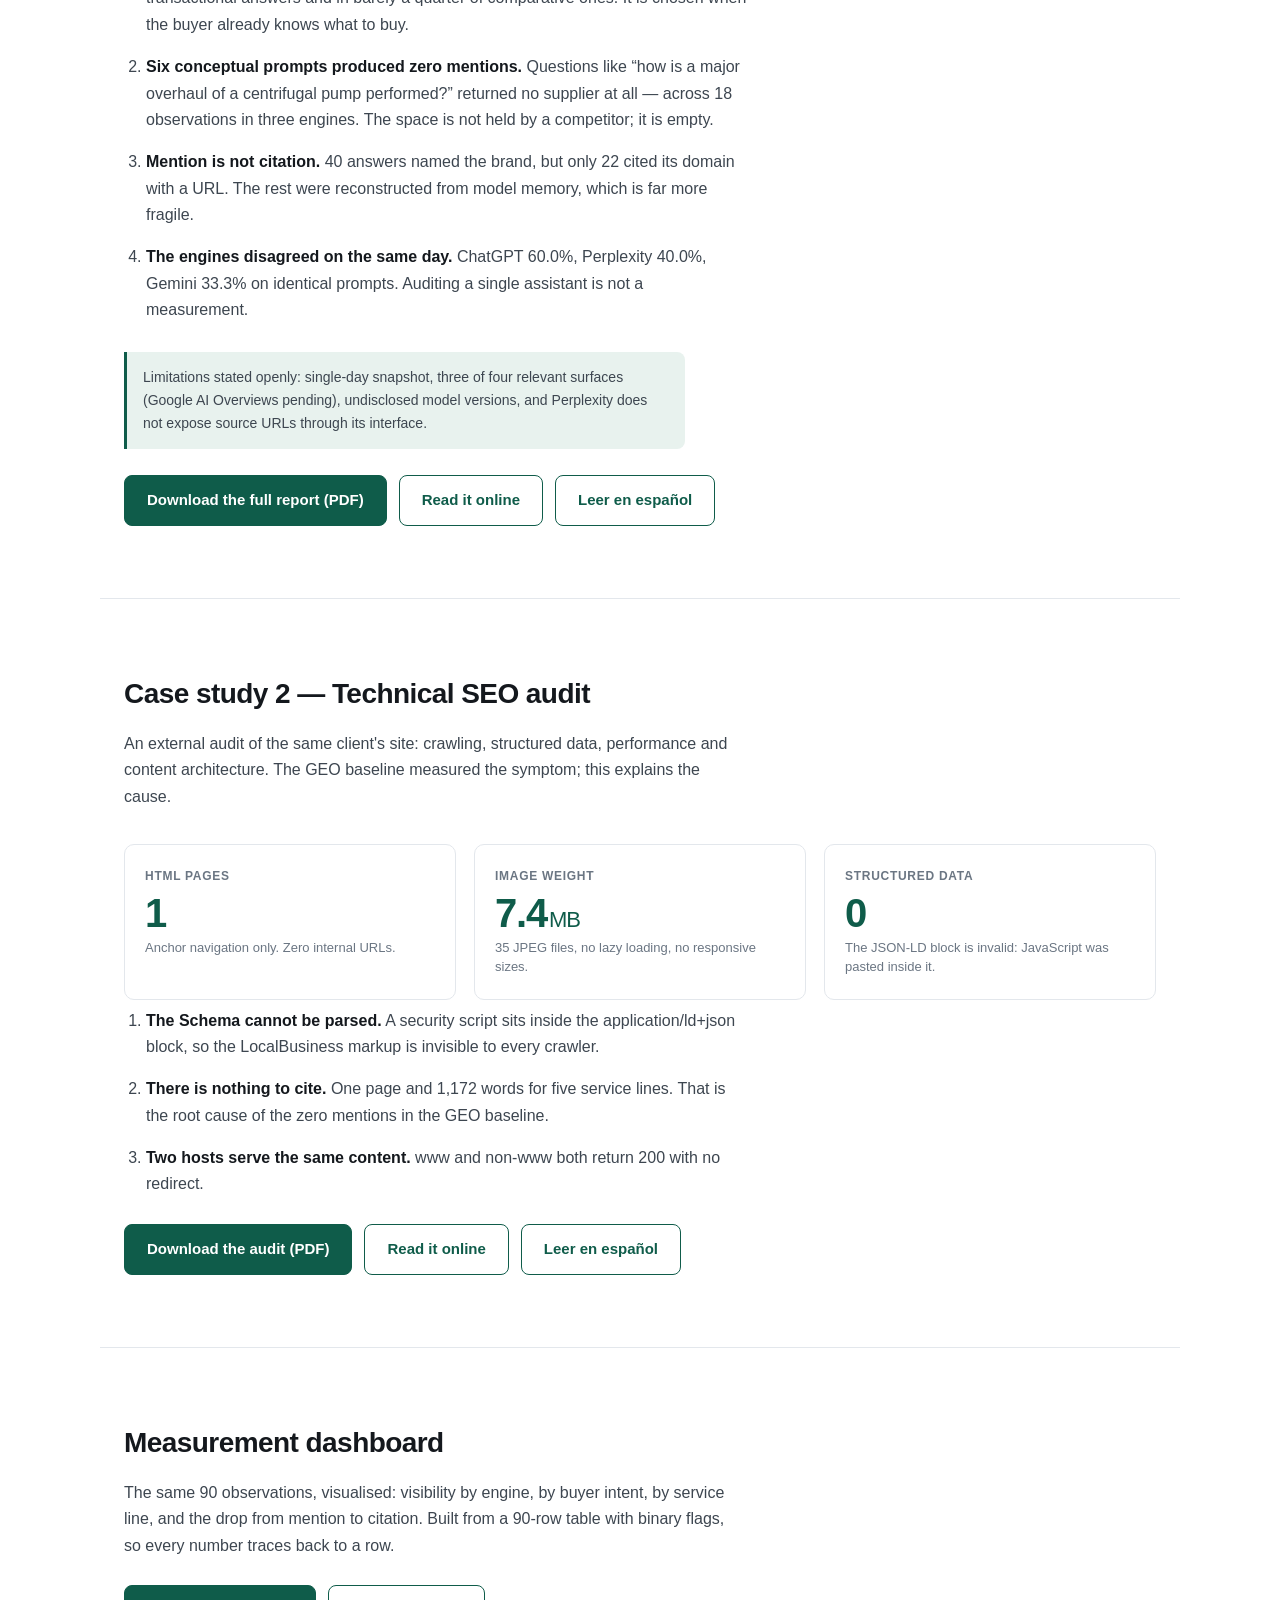
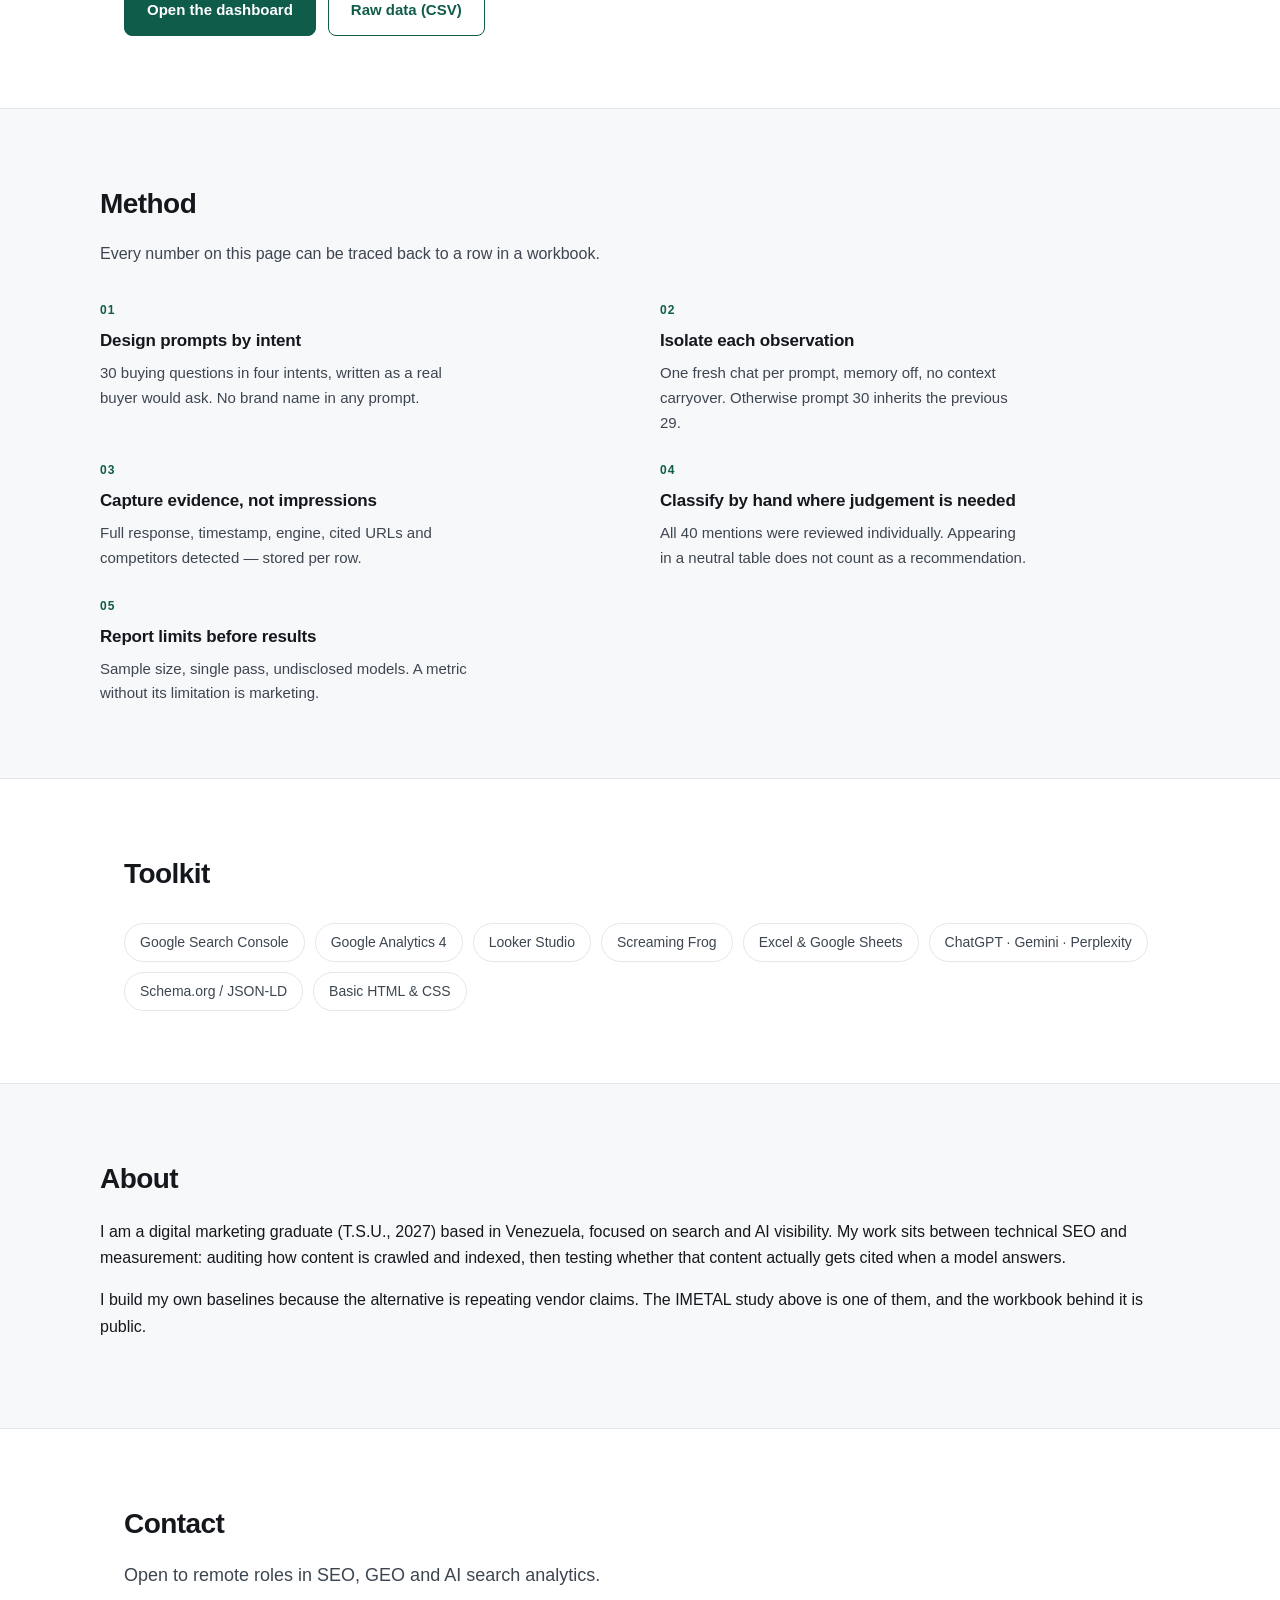
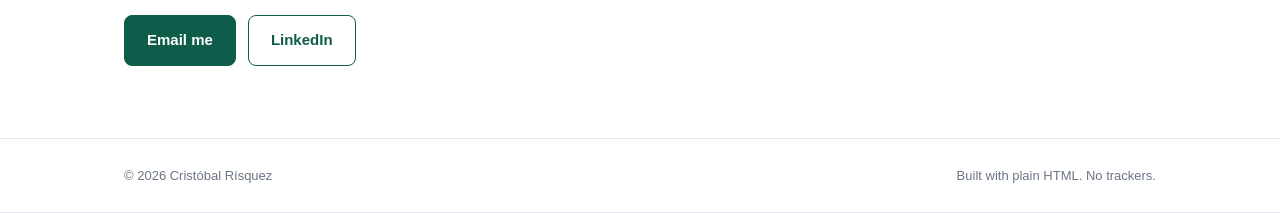
==== commit d65d7eda: "Add GEO measurement dashboard with raw dataset" ====
--- a/index.html
+++ b/index.html
@@ -47,8 +47,8 @@
     <nav>
       <a href="#case">Case study</a>
       <a href="#audit">Audit</a>
+      <a href="#dashboard">Dashboard</a>
       <a href="report/en.html">Report</a>
-      <a href="#method">Method</a>
       <a href="#about">About</a>
       <a href="#contact">Contact</a>
     </nav>
@@ -199,6 +199,19 @@
     </p>
   </section>
 
+  <section id="dashboard" class="wrap section" style="border-top:1px solid var(--line)">
+    <h2>Measurement dashboard</h2>
+    <p class="section-lede">
+      The same 90 observations, visualised: visibility by engine, by buyer intent, by service line,
+      and the drop from mention to citation. Built from a 90-row table with binary flags, so every
+      number traces back to a row.
+    </p>
+    <p class="report-links">
+      <a class="btn" href="dashboard/">Open the dashboard</a>
+      <a class="btn ghost" href="dashboard/data.csv">Raw data (CSV)</a>
+    </p>
+  </section>
+
   <section id="method" class="wrap section alt">
     <h2>Method</h2>
     <p class="section-lede">Every number on this page can be traced back to a row in a workbook.</p>
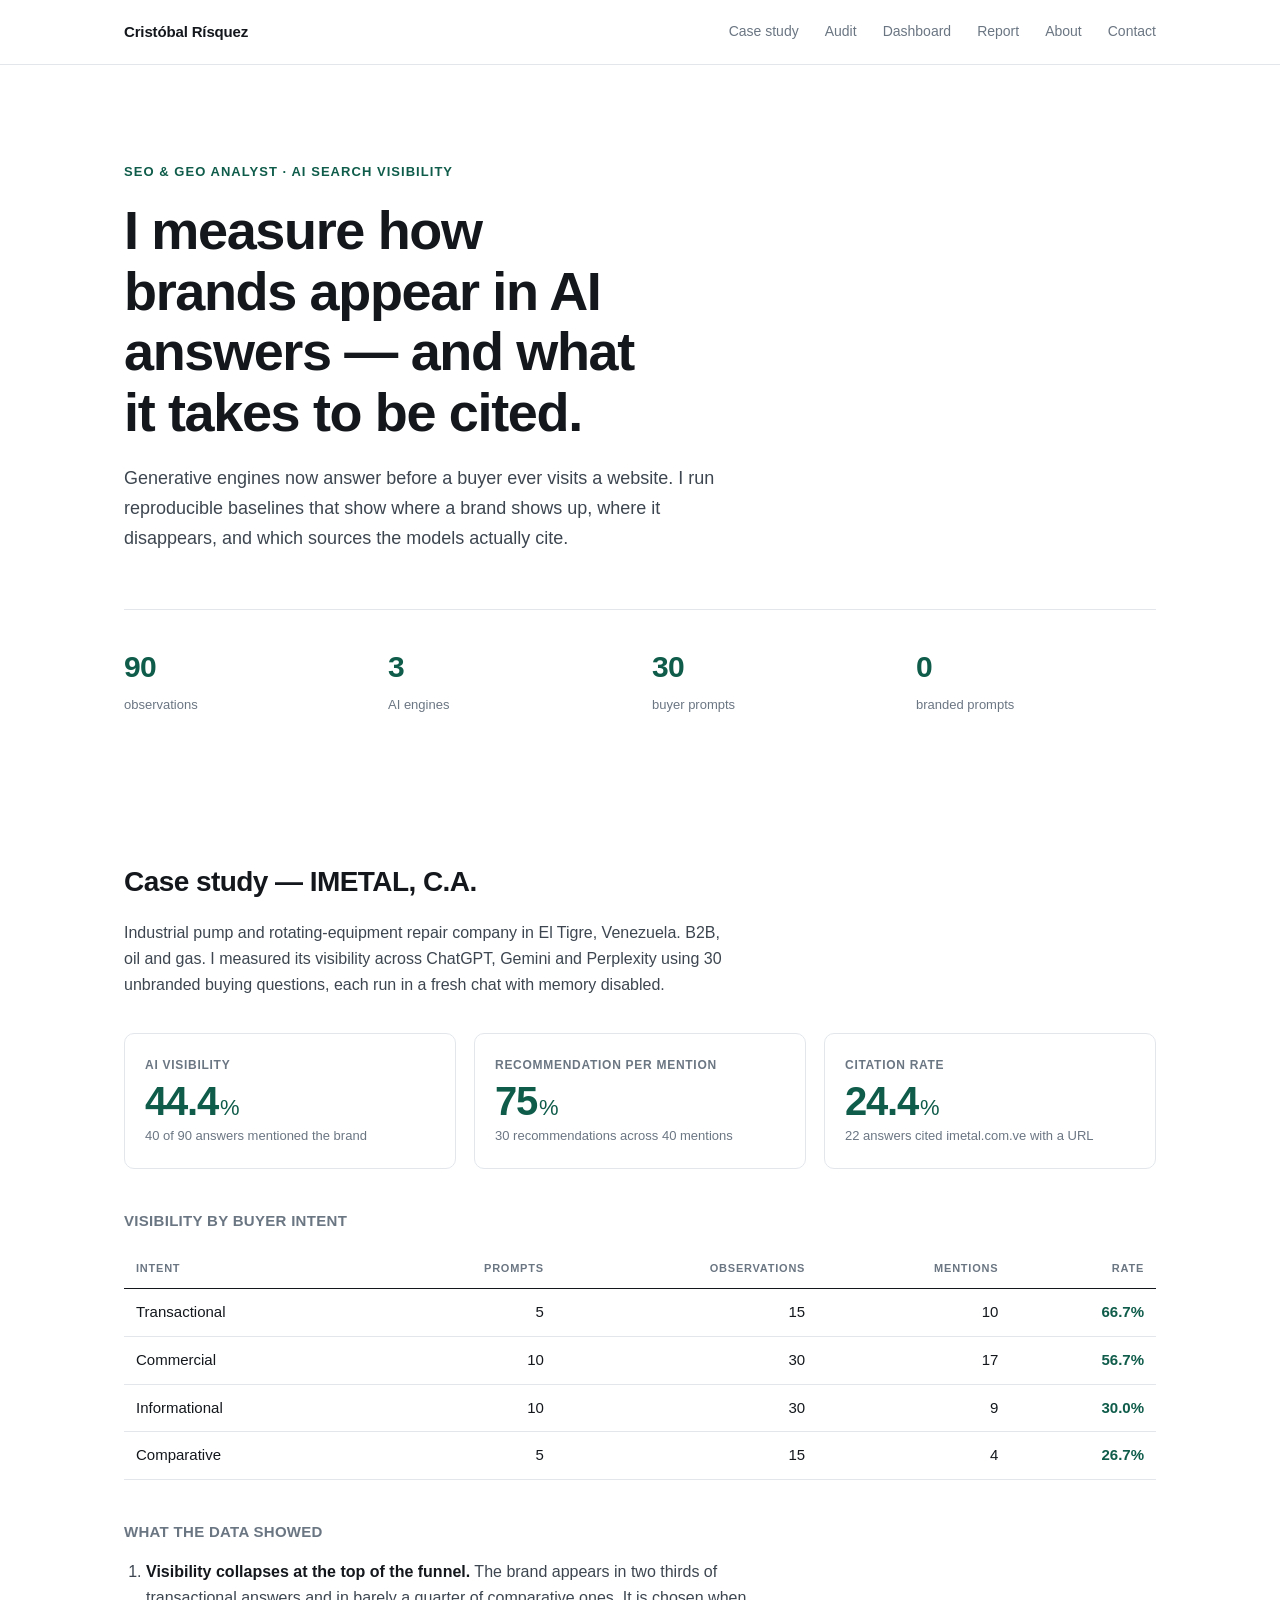
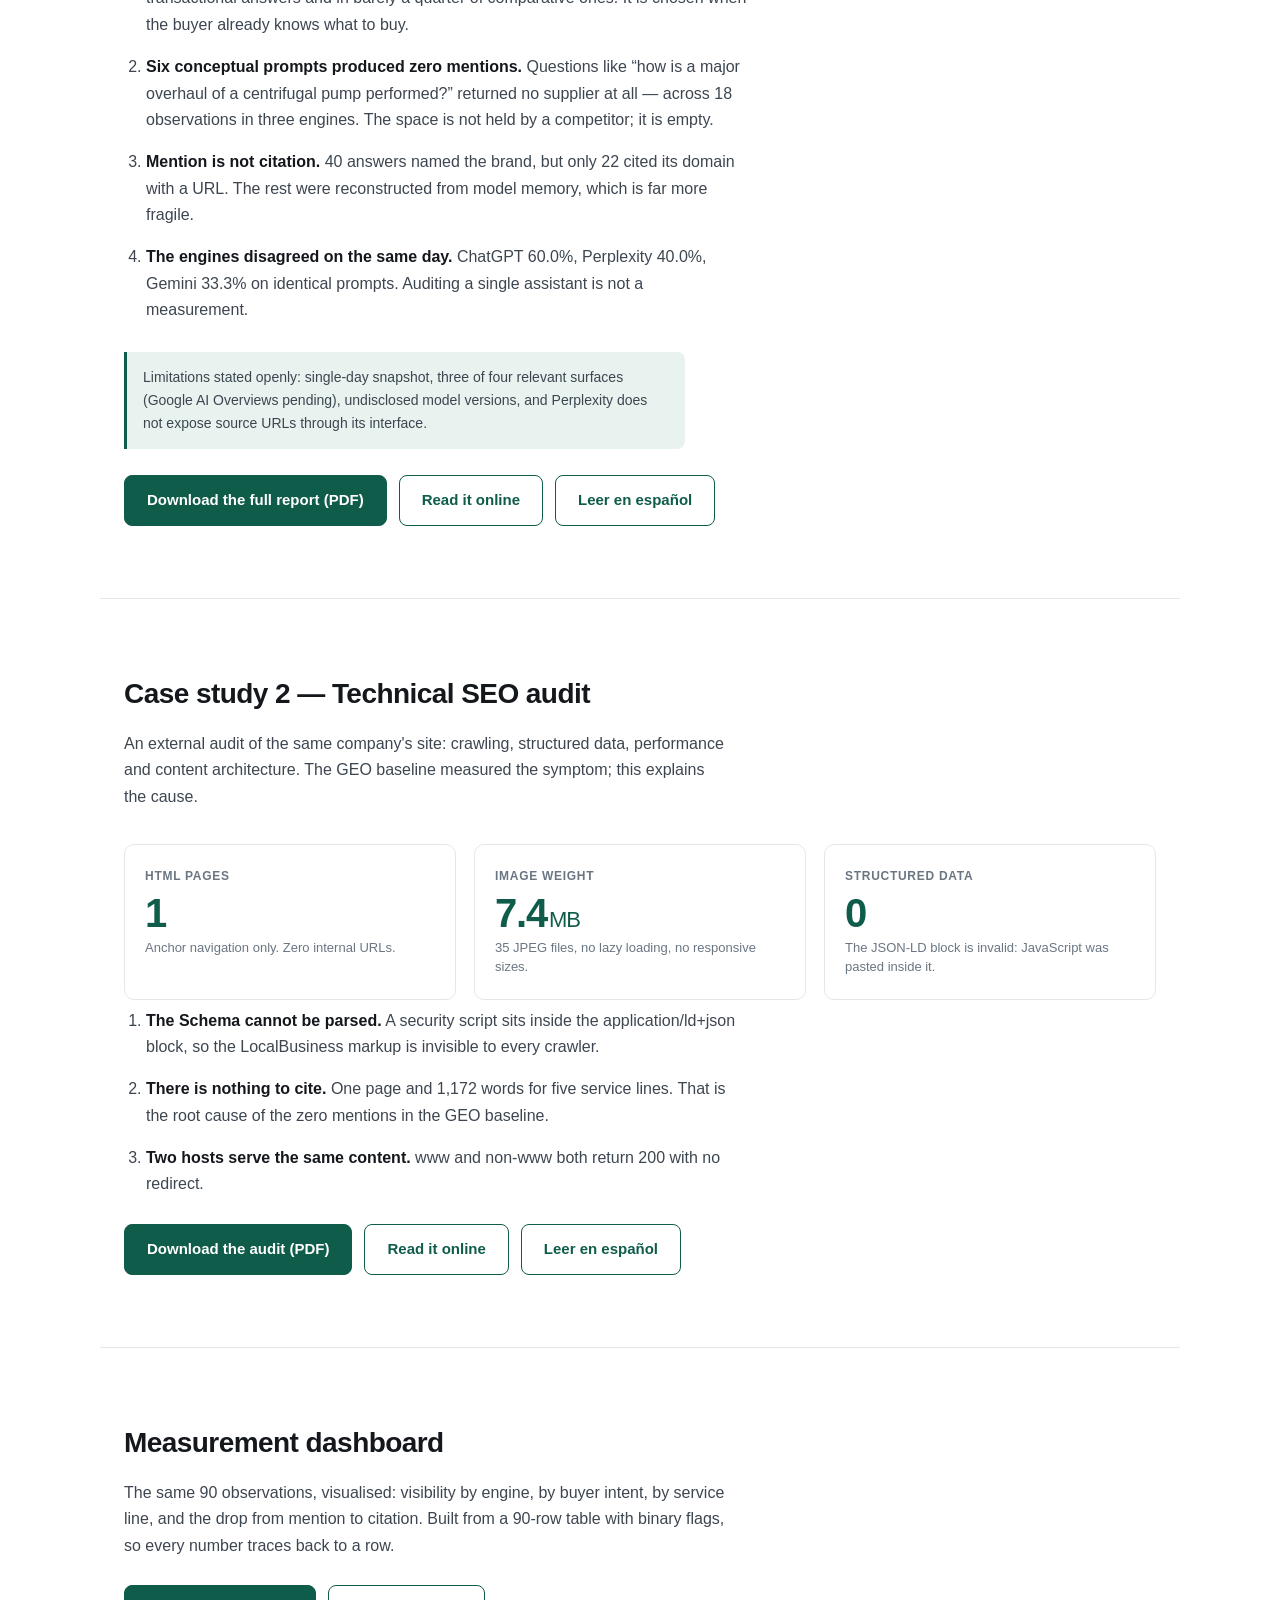
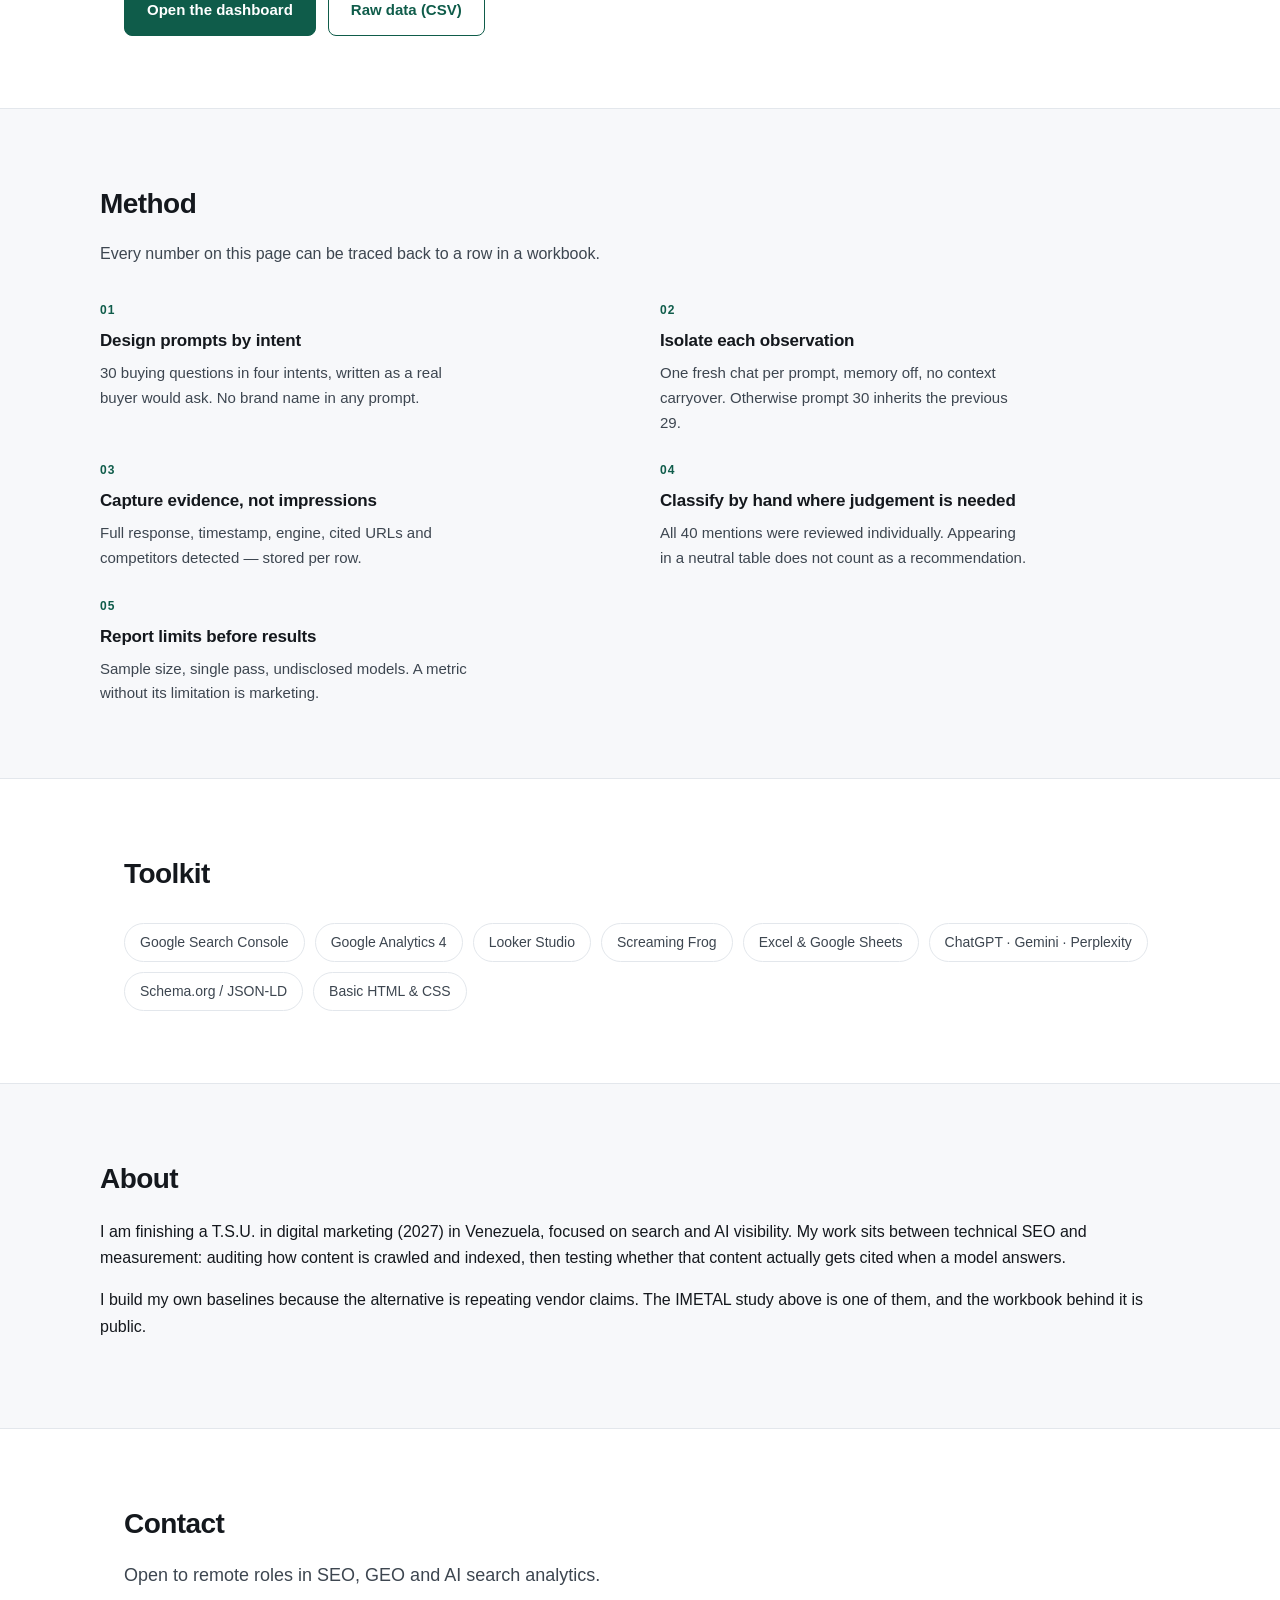
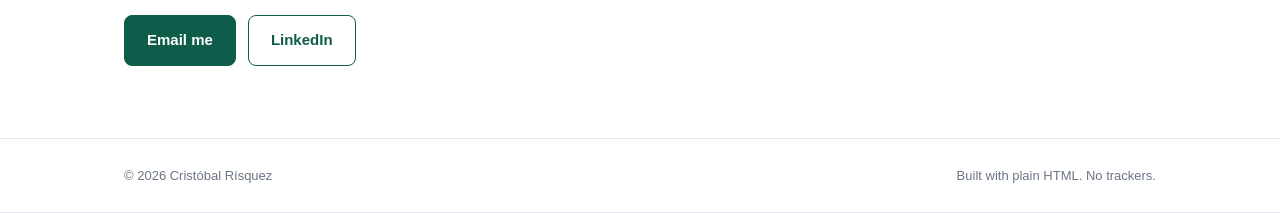
==== commit 6bab9663: "Fix credibility issues: graduation status, client wording, social preview and favicon" ====
--- a/index.html
+++ b/index.html
@@ -4,13 +4,18 @@
 <meta charset="utf-8">
 <meta name="viewport" content="width=device-width, initial-scale=1">
 <title>Cristóbal Rísquez — SEO &amp; GEO Analyst</title>
-<meta name="description" content="SEO and Generative Engine Optimization analyst. I measure how brands appear and get cited in ChatGPT, Gemini and Perplexity, with reproducible method and open data.">
+<meta name="description" content="SEO and GEO analyst. I measure how brands appear and get cited in ChatGPT, Gemini and Perplexity, with reproducible method.">
 <link rel="canonical" href="https://risquezzz.github.io/">
+<link rel="icon" href="/favicon.svg" type="image/svg+xml">
 <meta property="og:type" content="website">
 <meta property="og:title" content="Cristóbal Rísquez — SEO & GEO Analyst">
 <meta property="og:description" content="I measure how brands appear and get cited in AI answers. Case study: 90 observations across ChatGPT, Gemini and Perplexity.">
 <meta property="og:url" content="https://risquezzz.github.io/">
+<meta property="og:image" content="https://risquezzz.github.io/og.png">
+<meta property="og:image:width" content="1200">
+<meta property="og:image:height" content="630">
 <meta name="twitter:card" content="summary_large_image">
+<meta name="twitter:image" content="https://risquezzz.github.io/og.png">
 <link rel="stylesheet" href="styles.css">
 <script type="application/ld+json">
 {
@@ -153,7 +158,7 @@
   <section id="audit" class="wrap section" style="border-top:1px solid var(--line)">
     <h2>Case study 2 — Technical SEO audit</h2>
     <p class="section-lede">
-      An external audit of the same client's site: crawling, structured data, performance and
+      An external audit of the same company's site: crawling, structured data, performance and
       content architecture. The GEO baseline measured the symptom; this explains the cause.
     </p>
 
@@ -261,7 +266,7 @@
   <section id="about" class="wrap section alt">
     <h2>About</h2>
     <p>
-      I am a digital marketing graduate (T.S.U., 2027) based in Venezuela, focused on search
+      I am finishing a T.S.U. in digital marketing (2027) in Venezuela, focused on search
       and AI visibility. My work sits between technical SEO and measurement: auditing how
       content is crawled and indexed, then testing whether that content actually gets cited
       when a model answers.
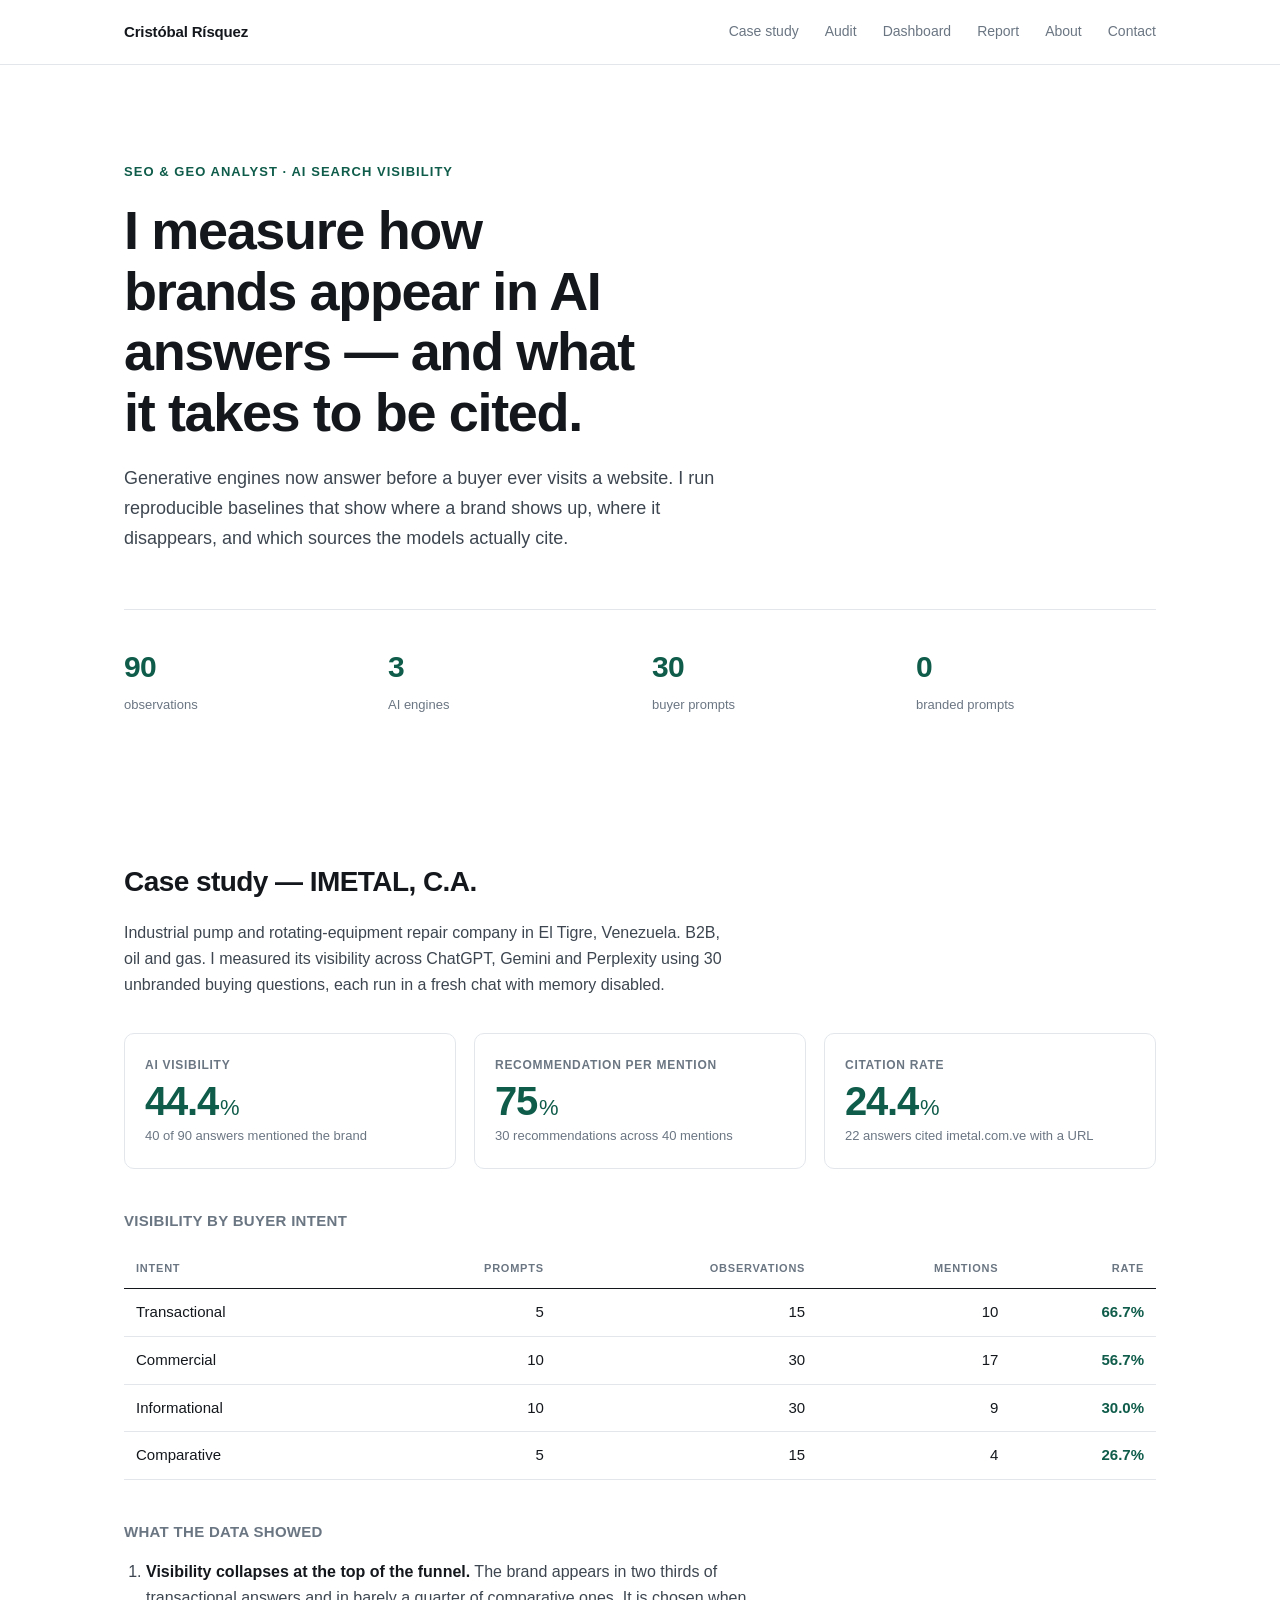
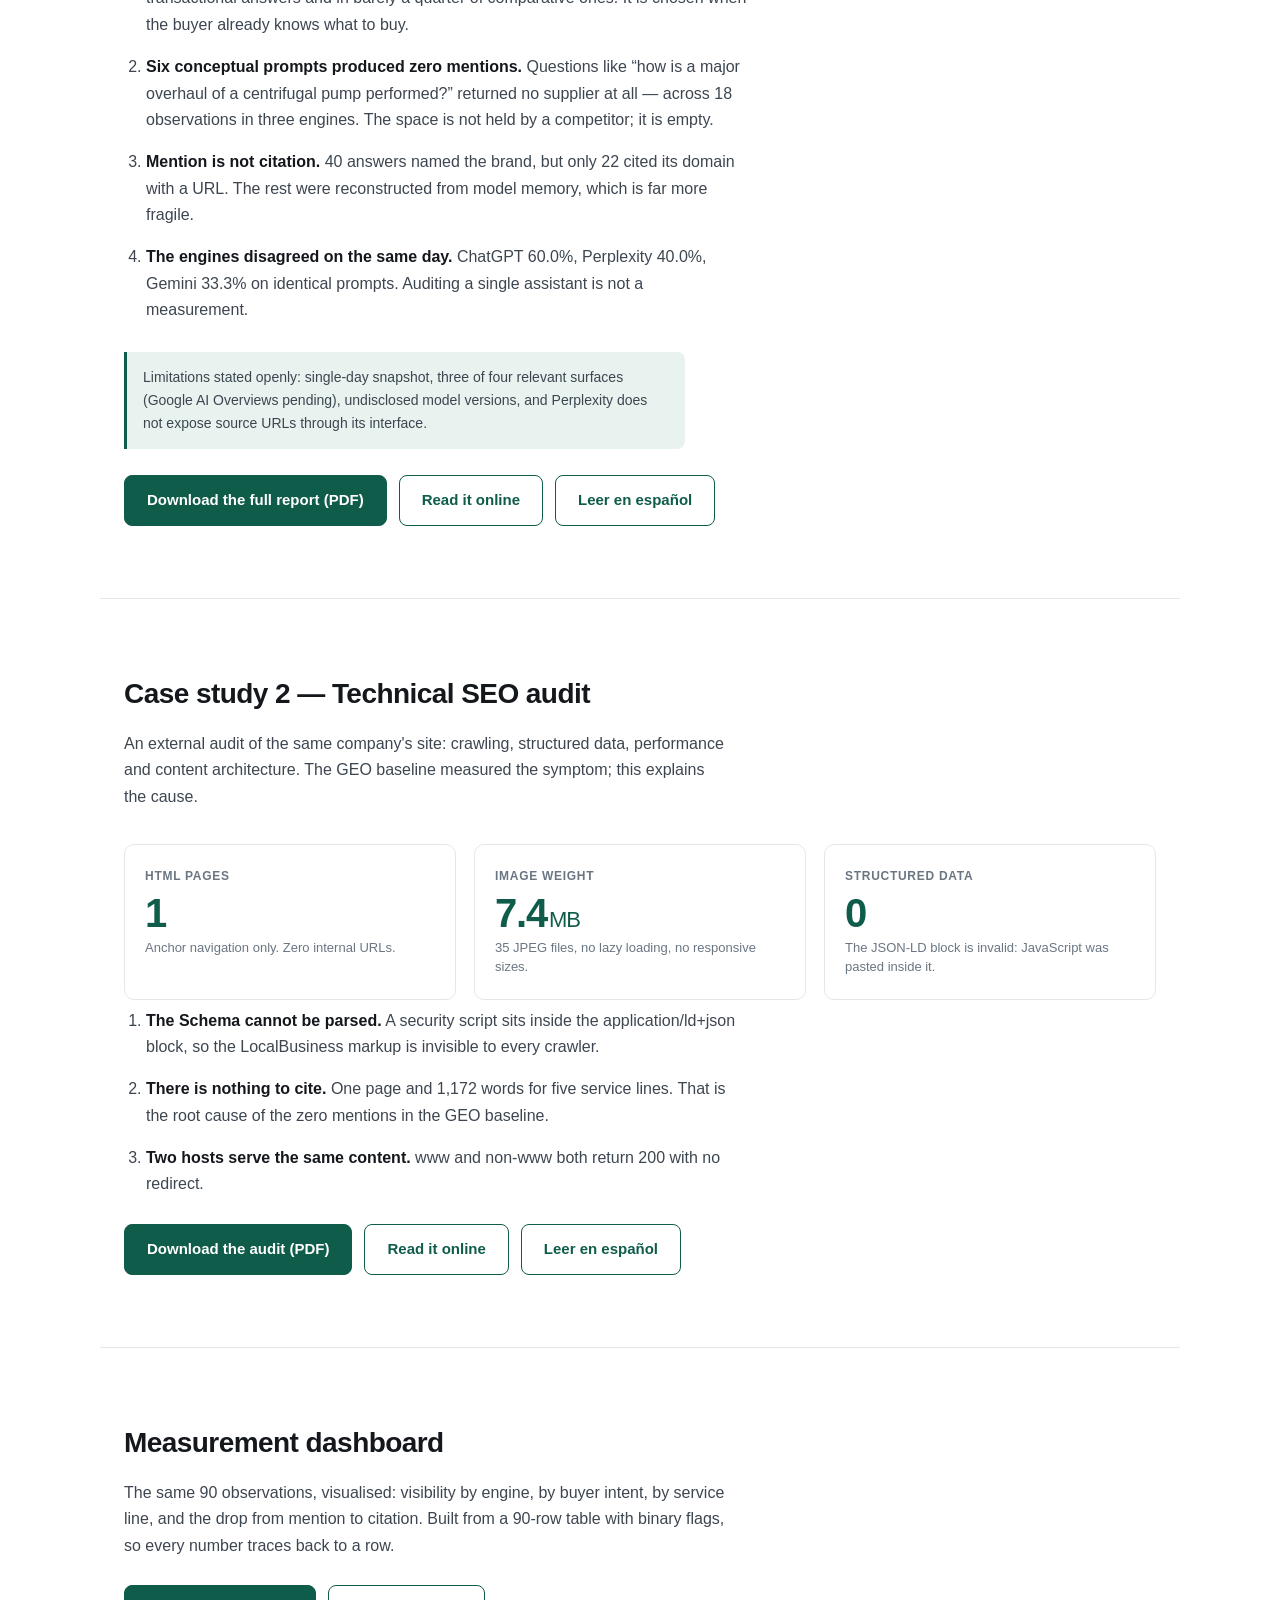
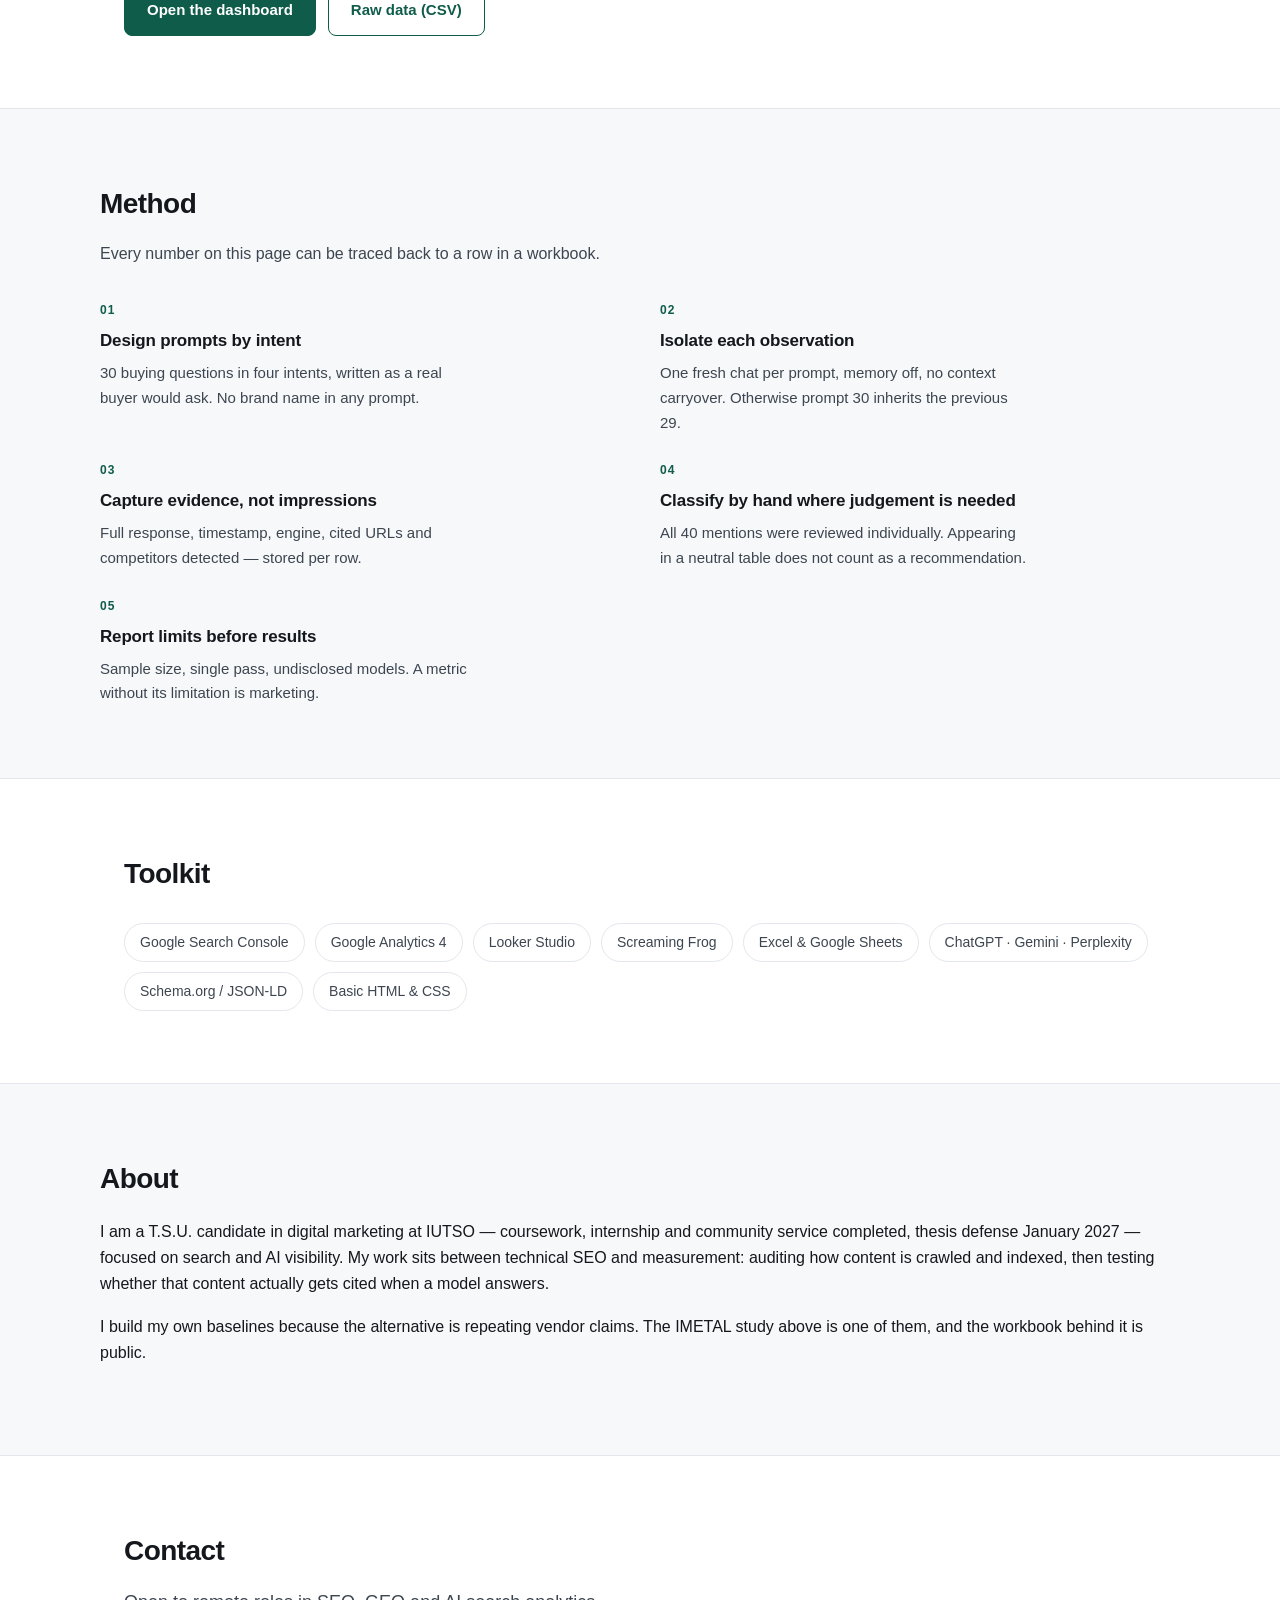
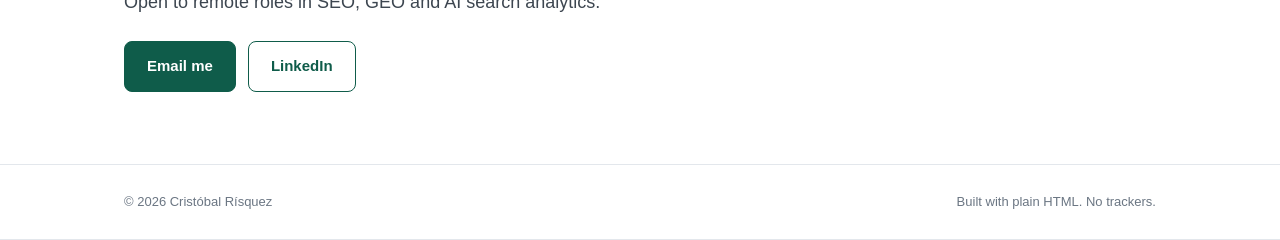
==== commit 9d92f721: "State academic status precisely: T.S.U. candidate, defense January 2027" ====
--- a/index.html
+++ b/index.html
@@ -266,7 +266,8 @@
   <section id="about" class="wrap section alt">
     <h2>About</h2>
     <p>
-      I am finishing a T.S.U. in digital marketing (2027) in Venezuela, focused on search
+      I am a T.S.U. candidate in digital marketing at IUTSO — coursework, internship and
+      community service completed, thesis defense January 2027 — focused on search
       and AI visibility. My work sits between technical SEO and measurement: auditing how
       content is crawled and indexed, then testing whether that content actually gets cited
       when a model answers.
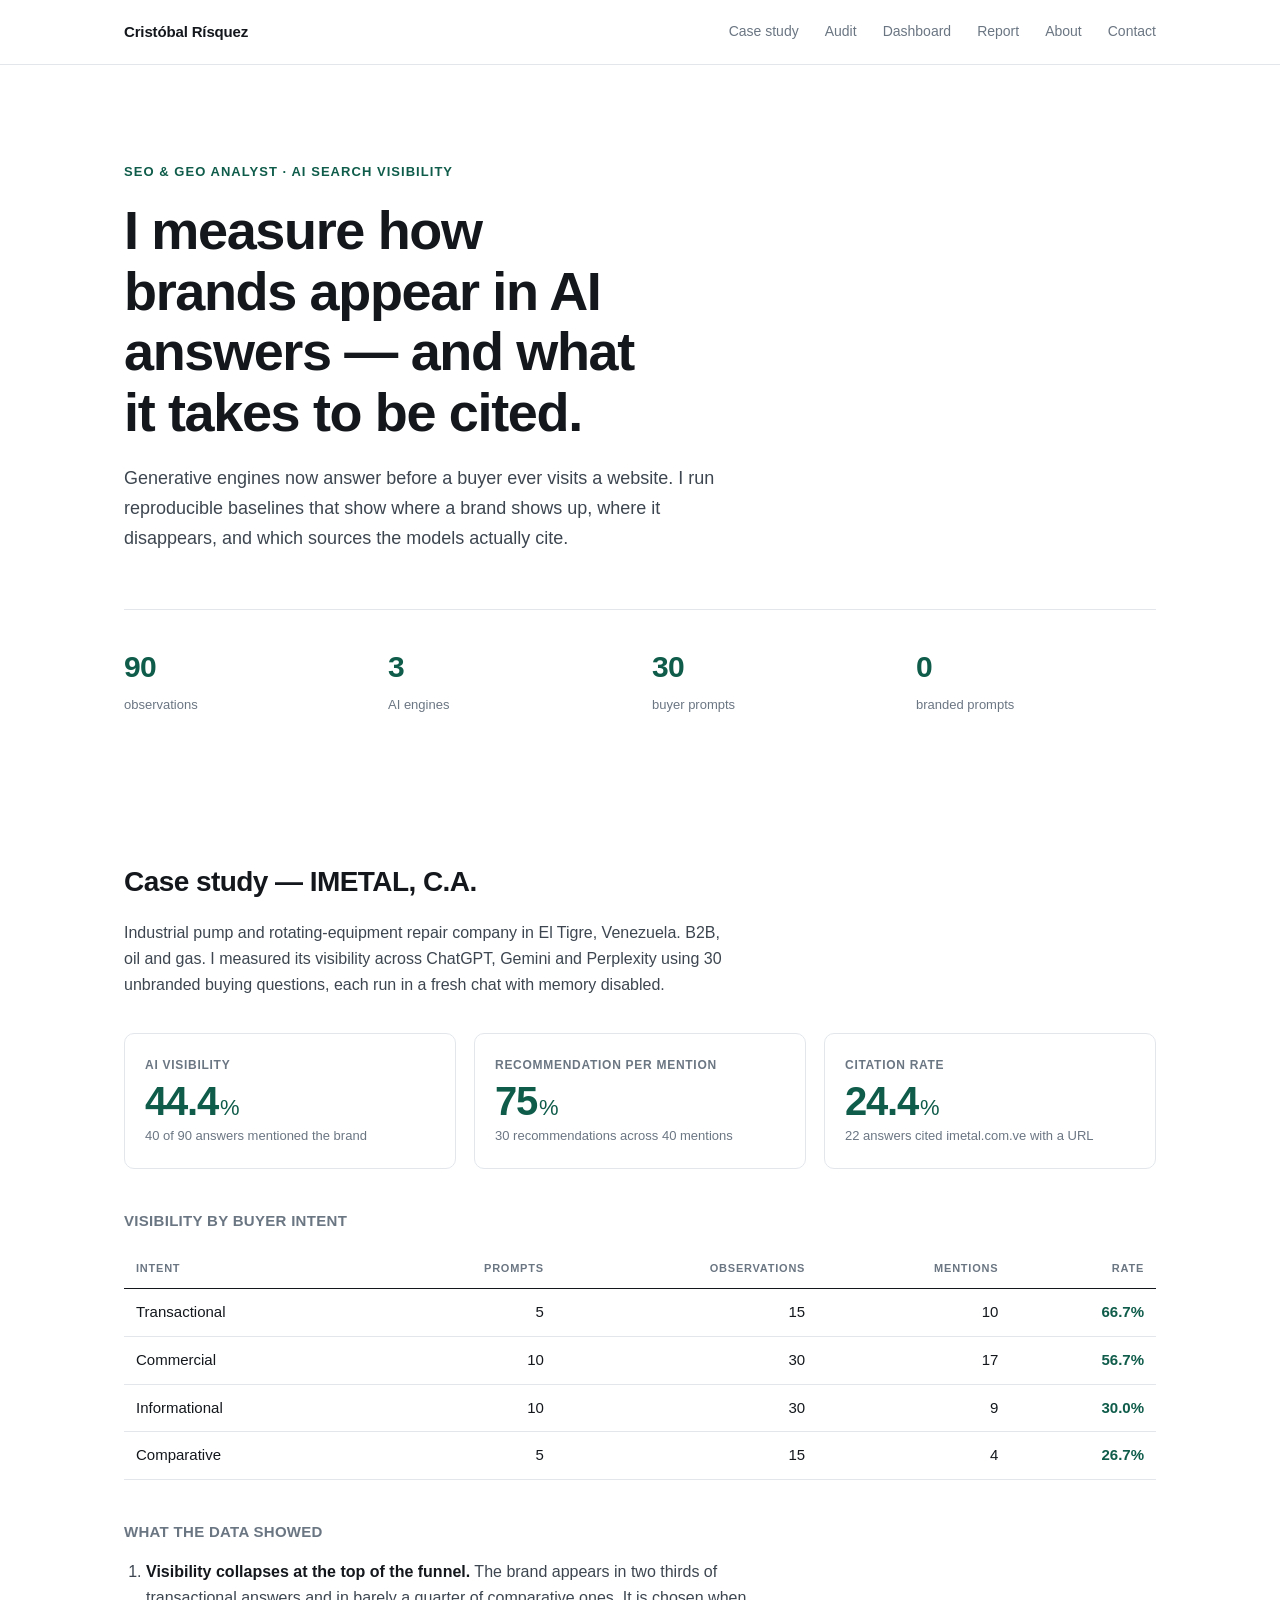
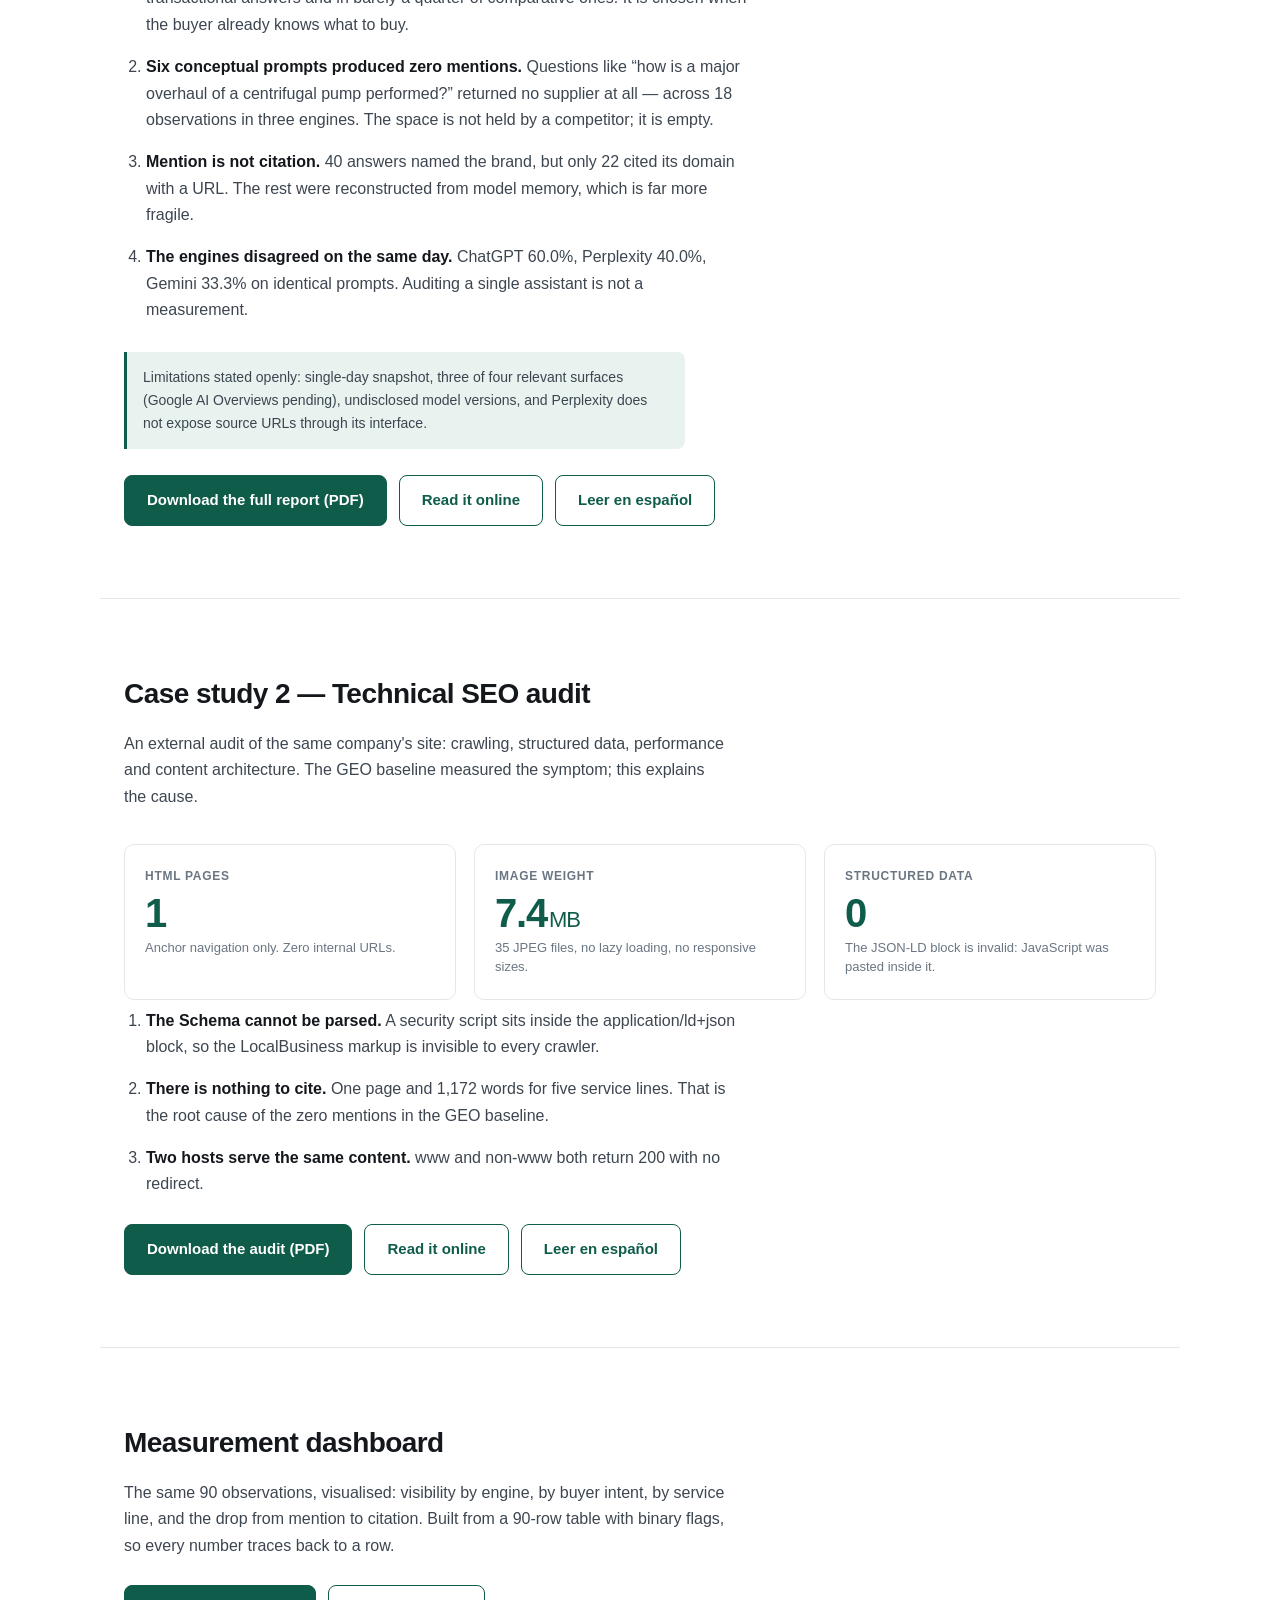
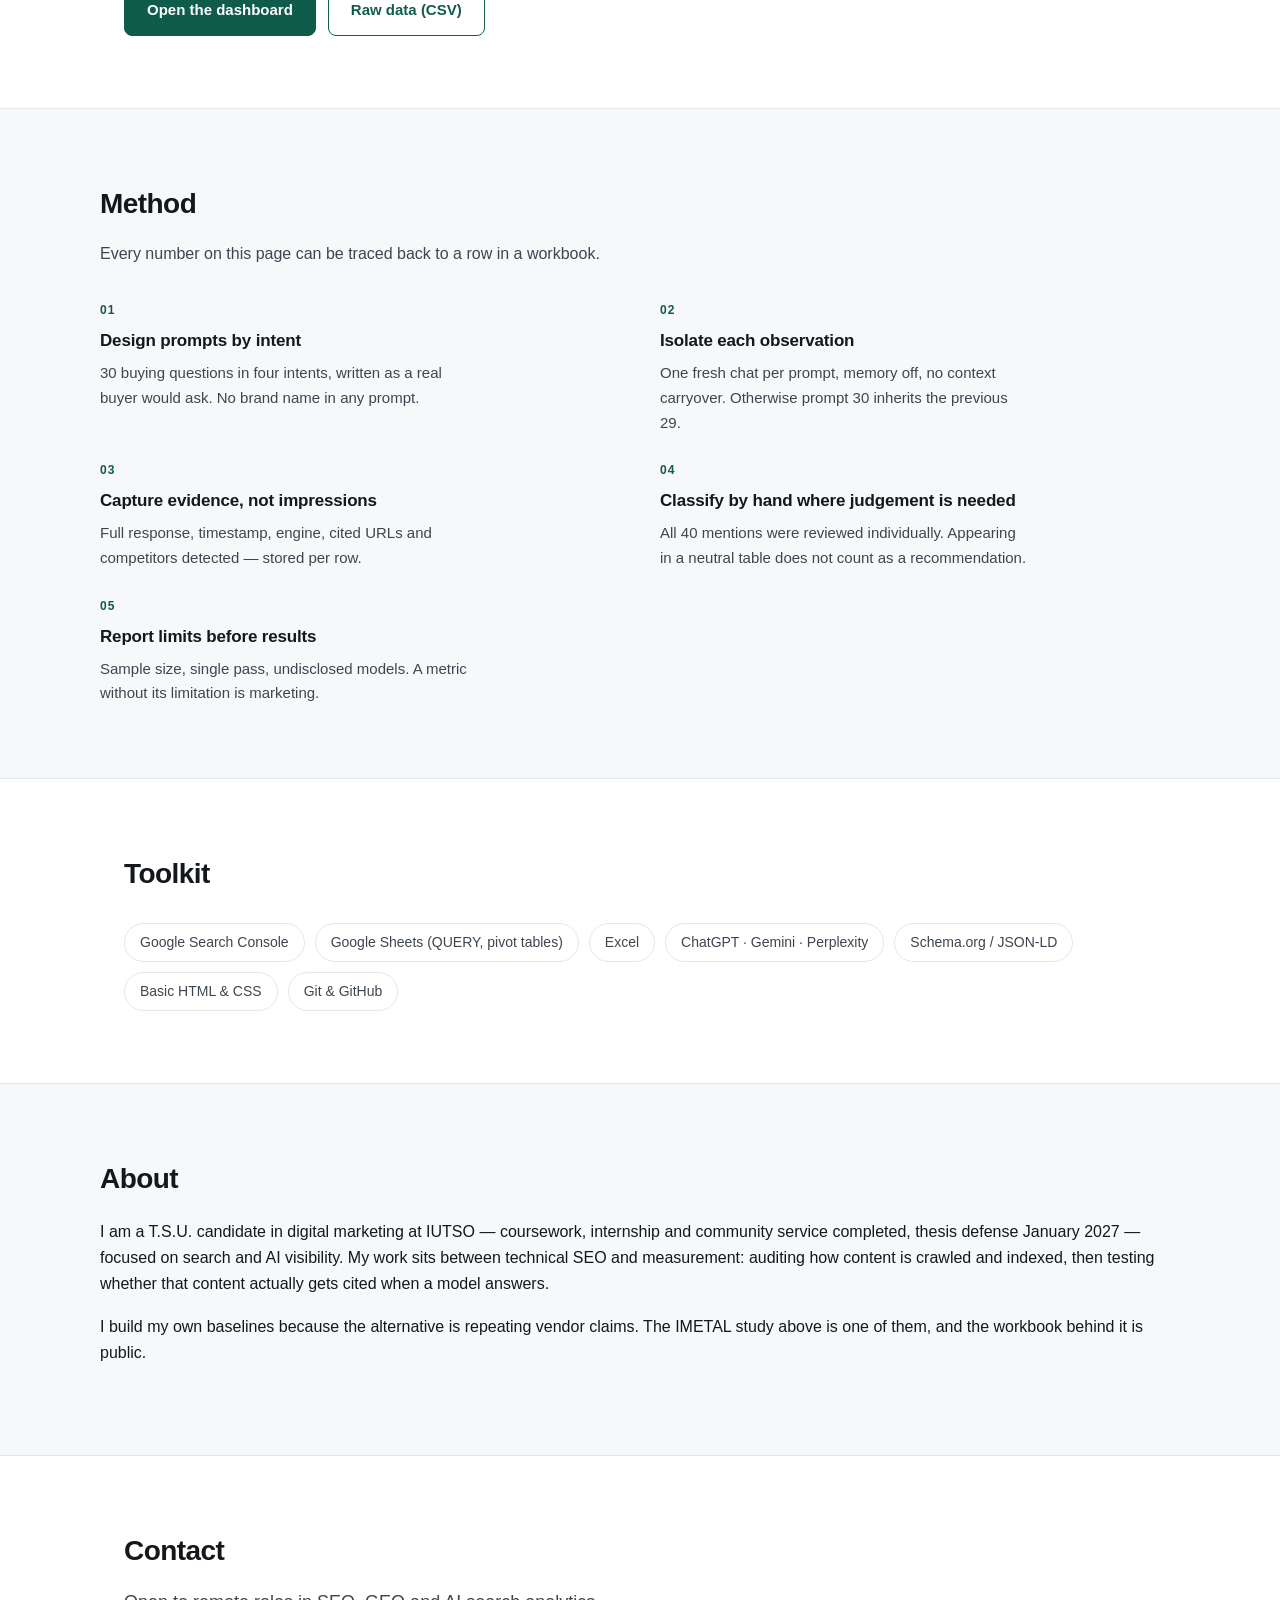
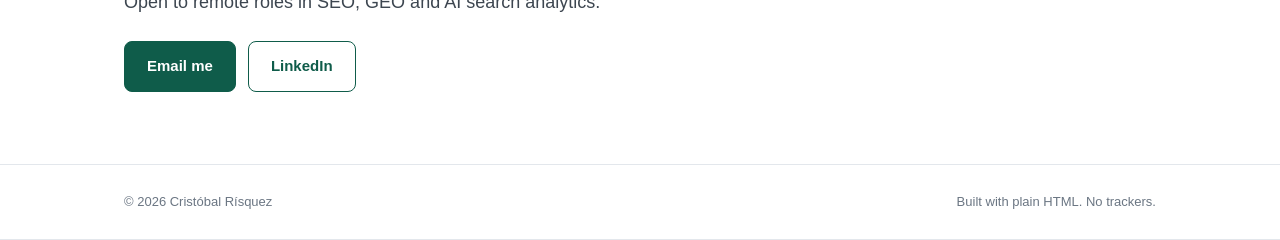
==== commit d926171a: "Remove tools that were never used in a delivered project" ====
--- a/index.html
+++ b/index.html
@@ -253,13 +253,12 @@
     <h2>Toolkit</h2>
     <ul class="tools">
       <li>Google Search Console</li>
-      <li>Google Analytics 4</li>
-      <li>Looker Studio</li>
-      <li>Screaming Frog</li>
-      <li>Excel &amp; Google Sheets</li>
+      <li>Google Sheets (QUERY, pivot tables)</li>
+      <li>Excel</li>
       <li>ChatGPT · Gemini · Perplexity</li>
       <li>Schema.org / JSON-LD</li>
       <li>Basic HTML &amp; CSS</li>
+      <li>Git &amp; GitHub</li>
     </ul>
   </section>
 
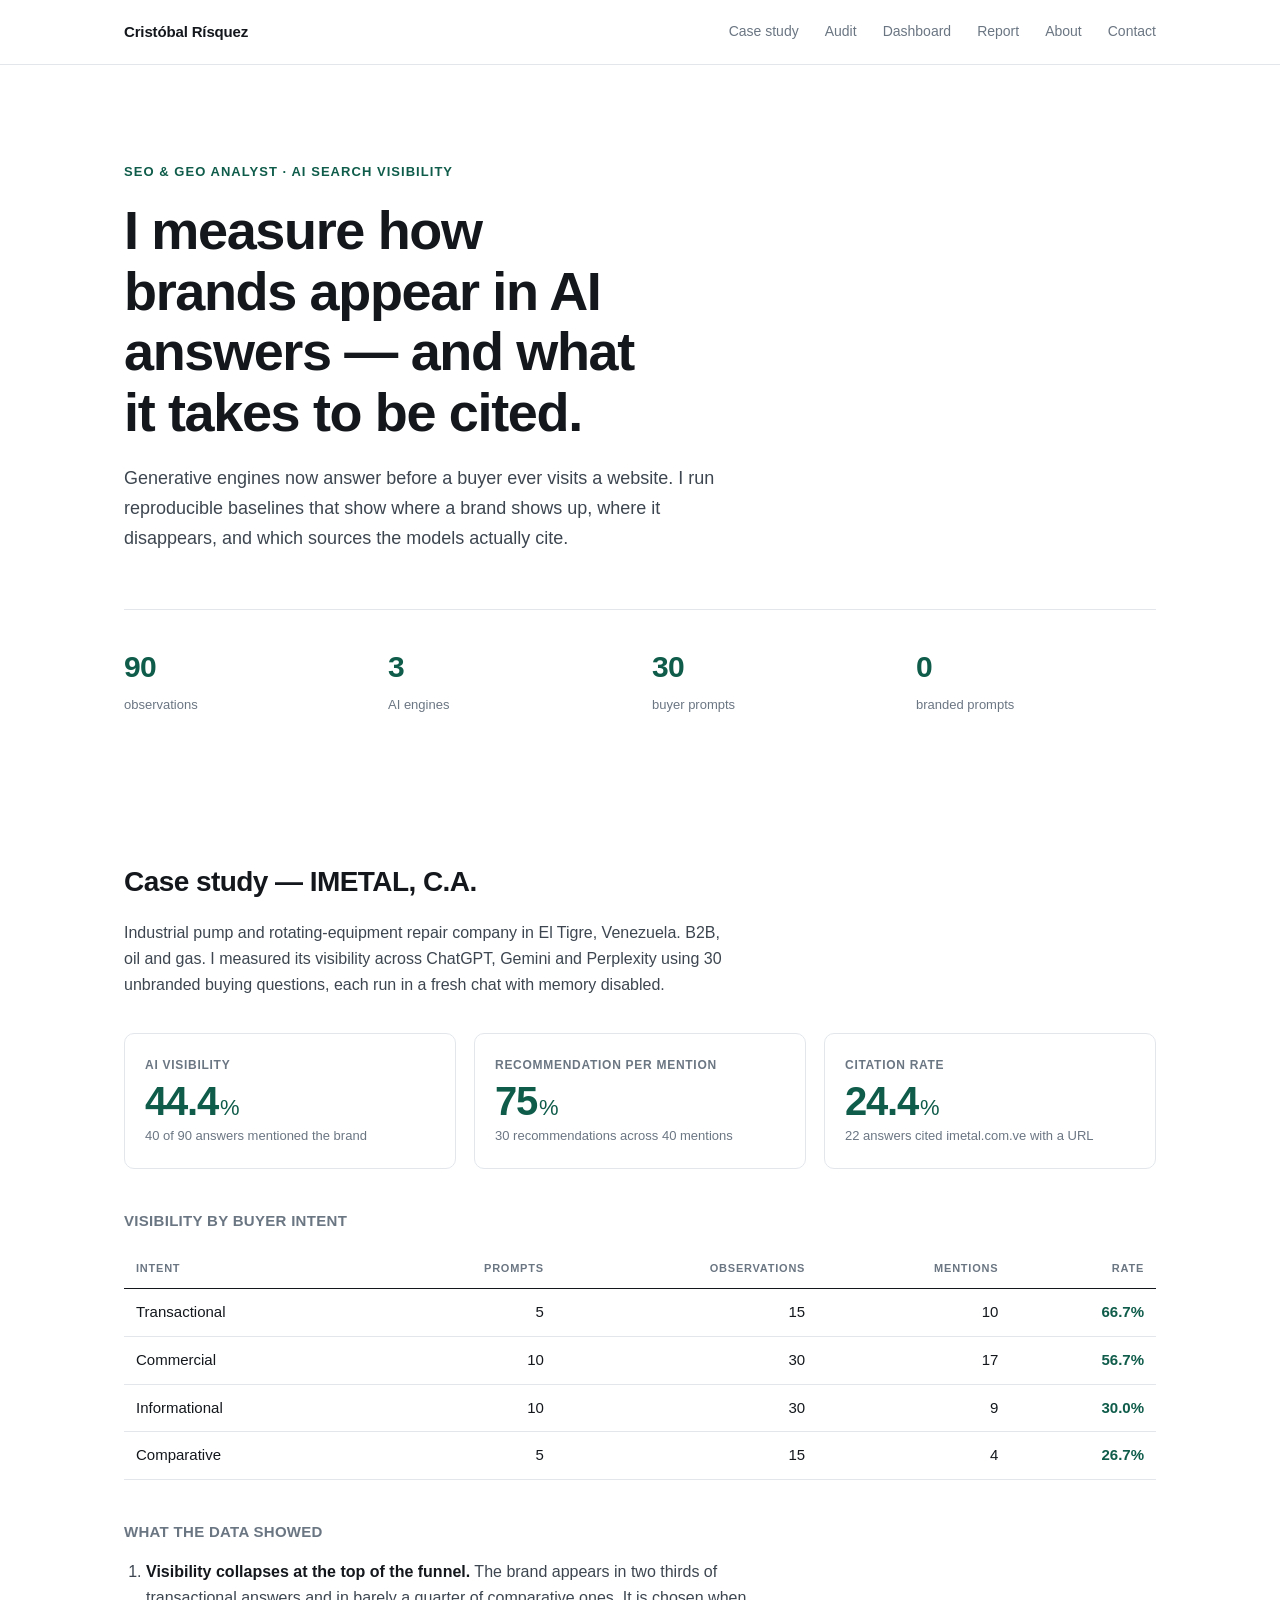
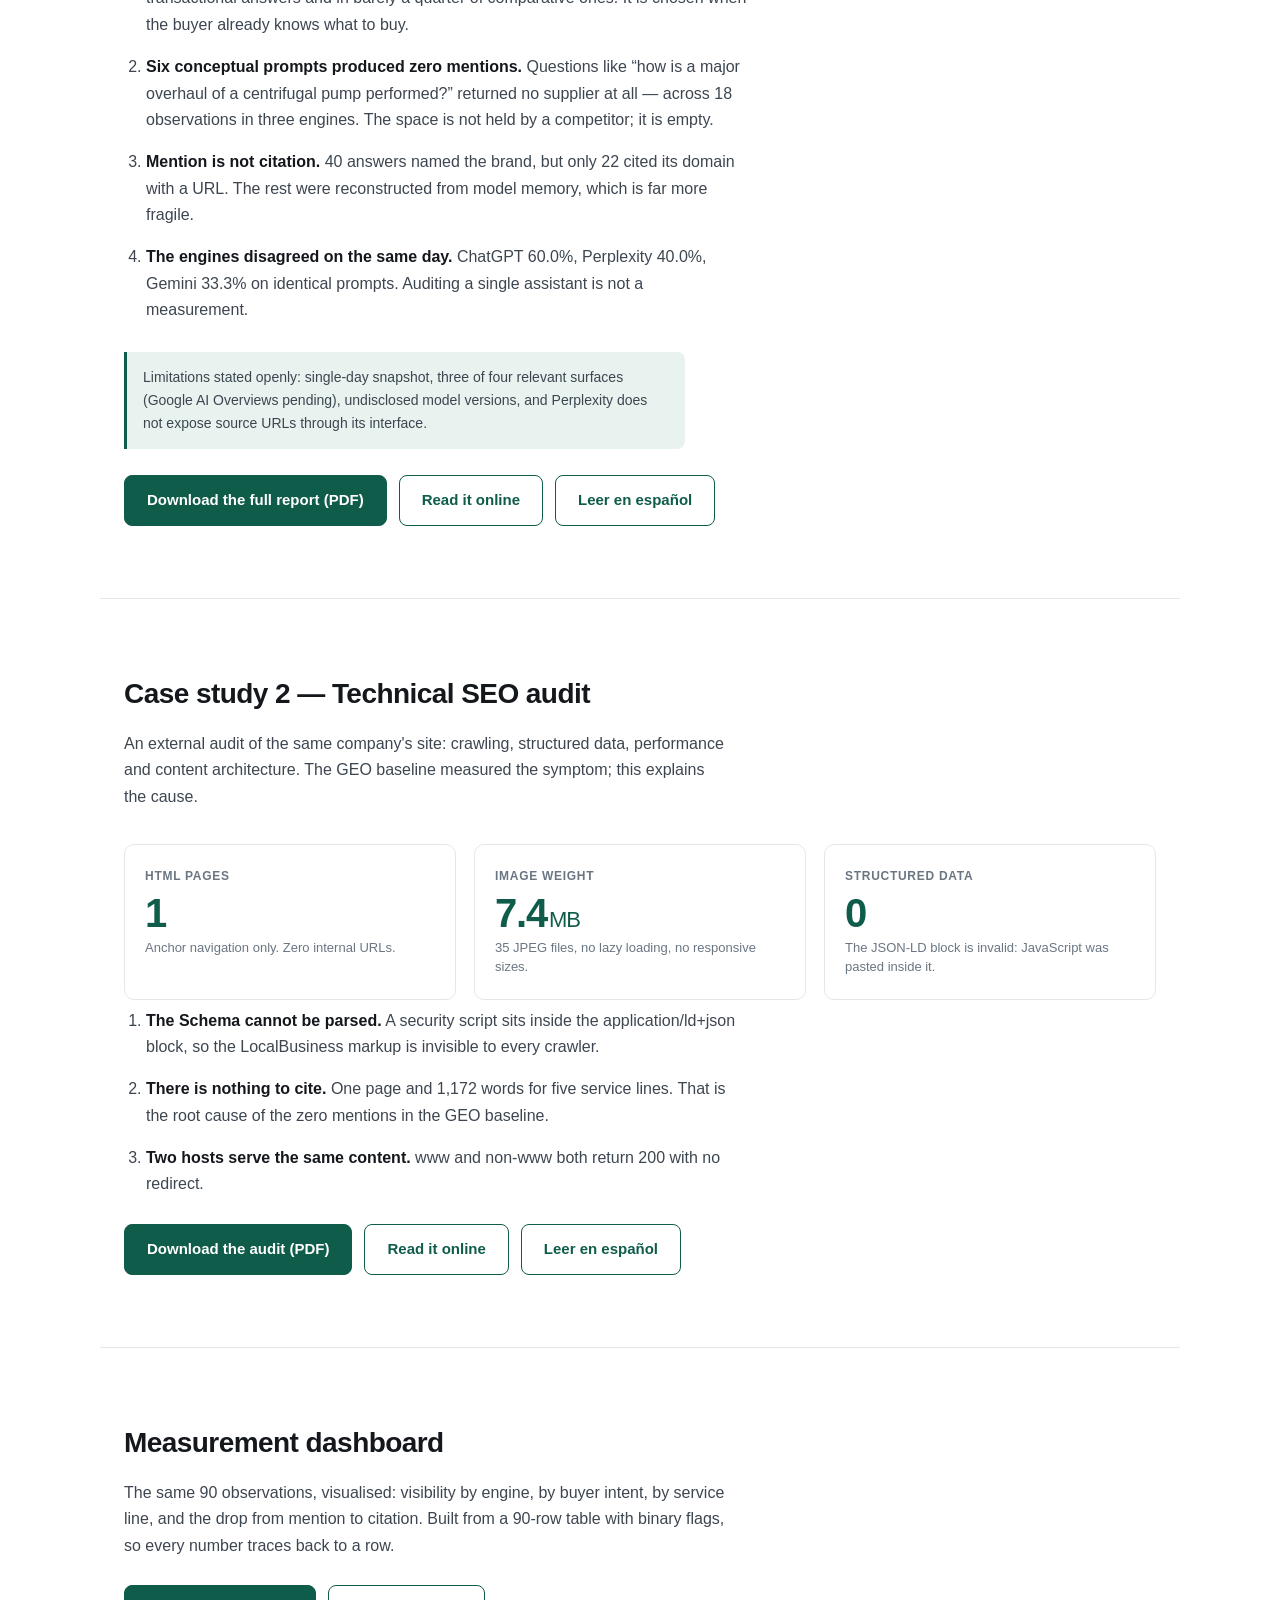
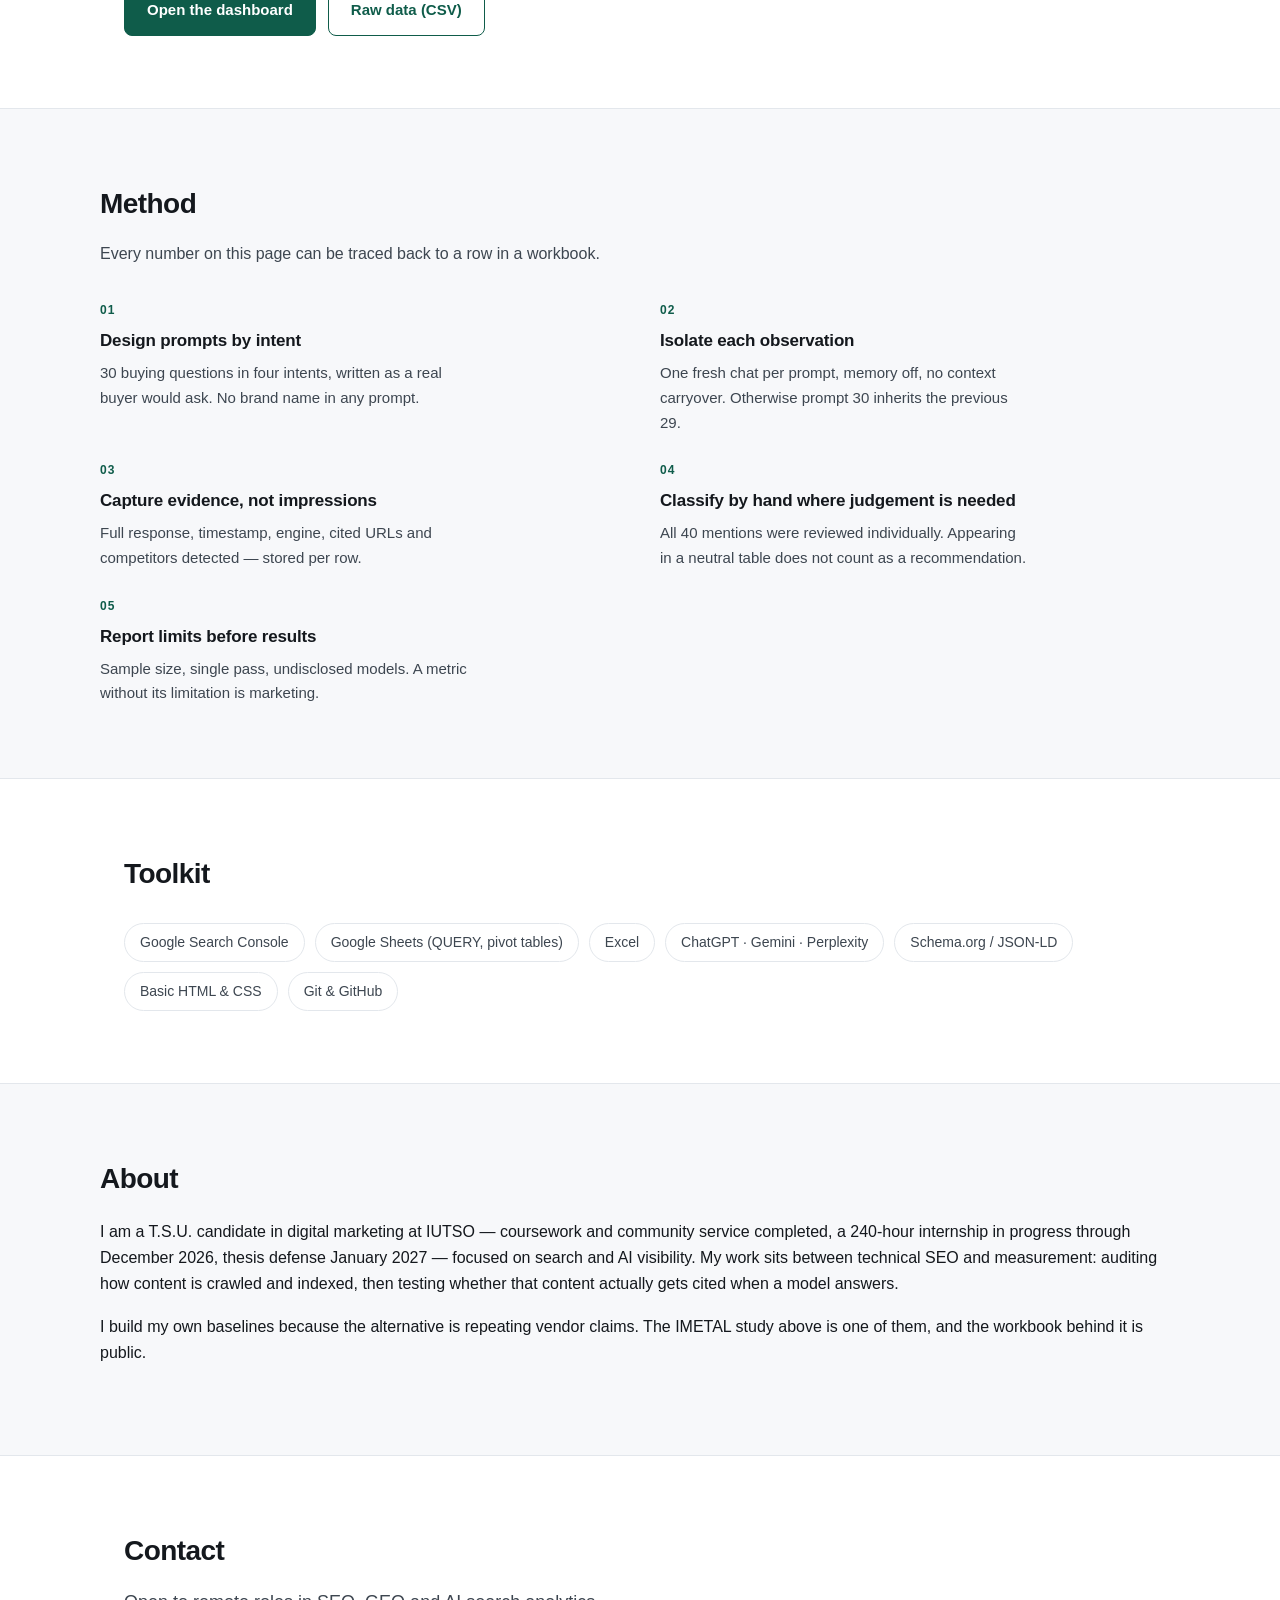
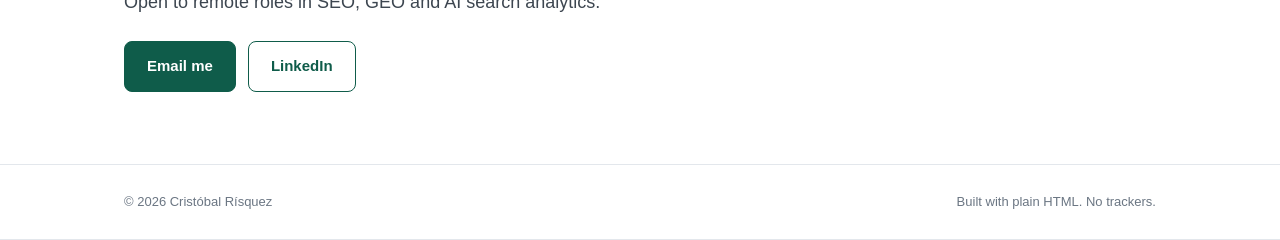
==== commit d34d619b: "Reflect internship in progress until December 2026 (240 hours)" ====
--- a/index.html
+++ b/index.html
@@ -265,8 +265,9 @@
   <section id="about" class="wrap section alt">
     <h2>About</h2>
     <p>
-      I am a T.S.U. candidate in digital marketing at IUTSO — coursework, internship and
-      community service completed, thesis defense January 2027 — focused on search
+      I am a T.S.U. candidate in digital marketing at IUTSO — coursework and community
+      service completed, a 240-hour internship in progress through December 2026, thesis
+      defense January 2027 — focused on search
       and AI visibility. My work sits between technical SEO and measurement: auditing how
       content is crawled and indexed, then testing whether that content actually gets cited
       when a model answers.
